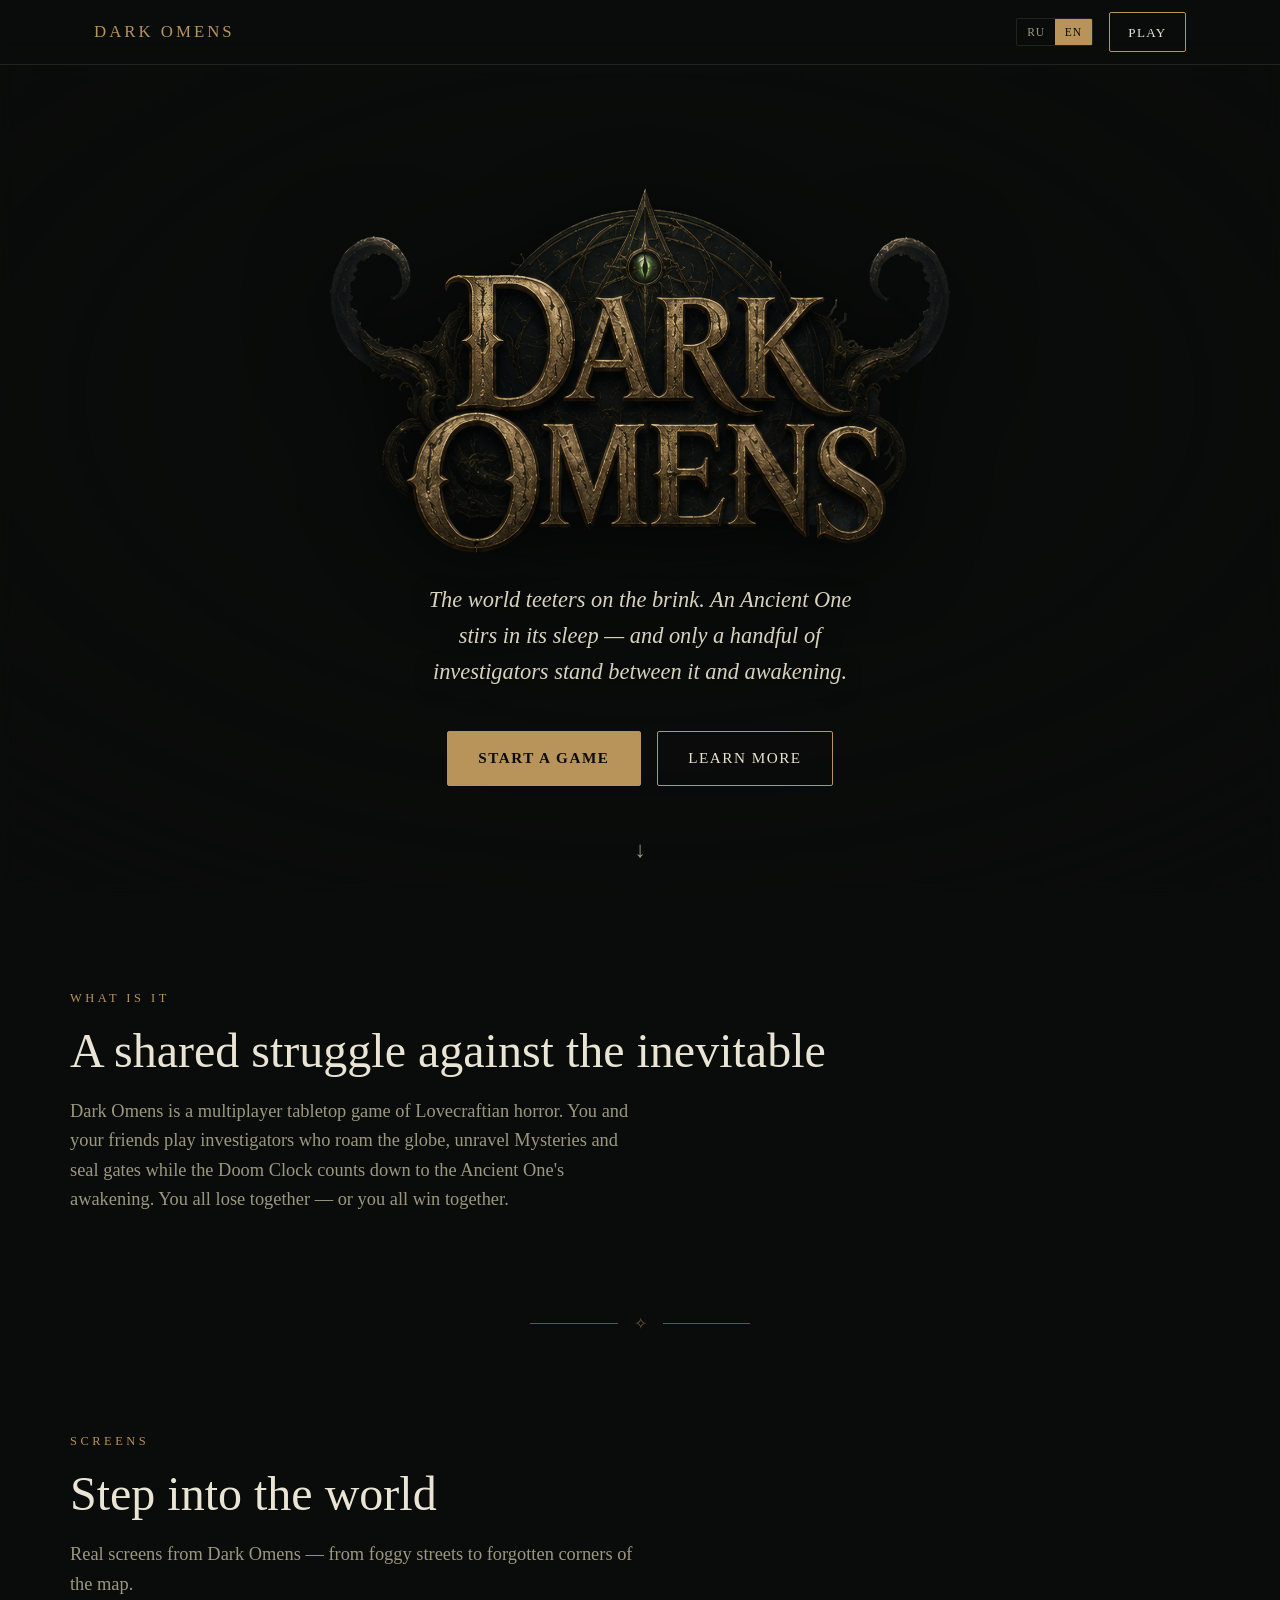
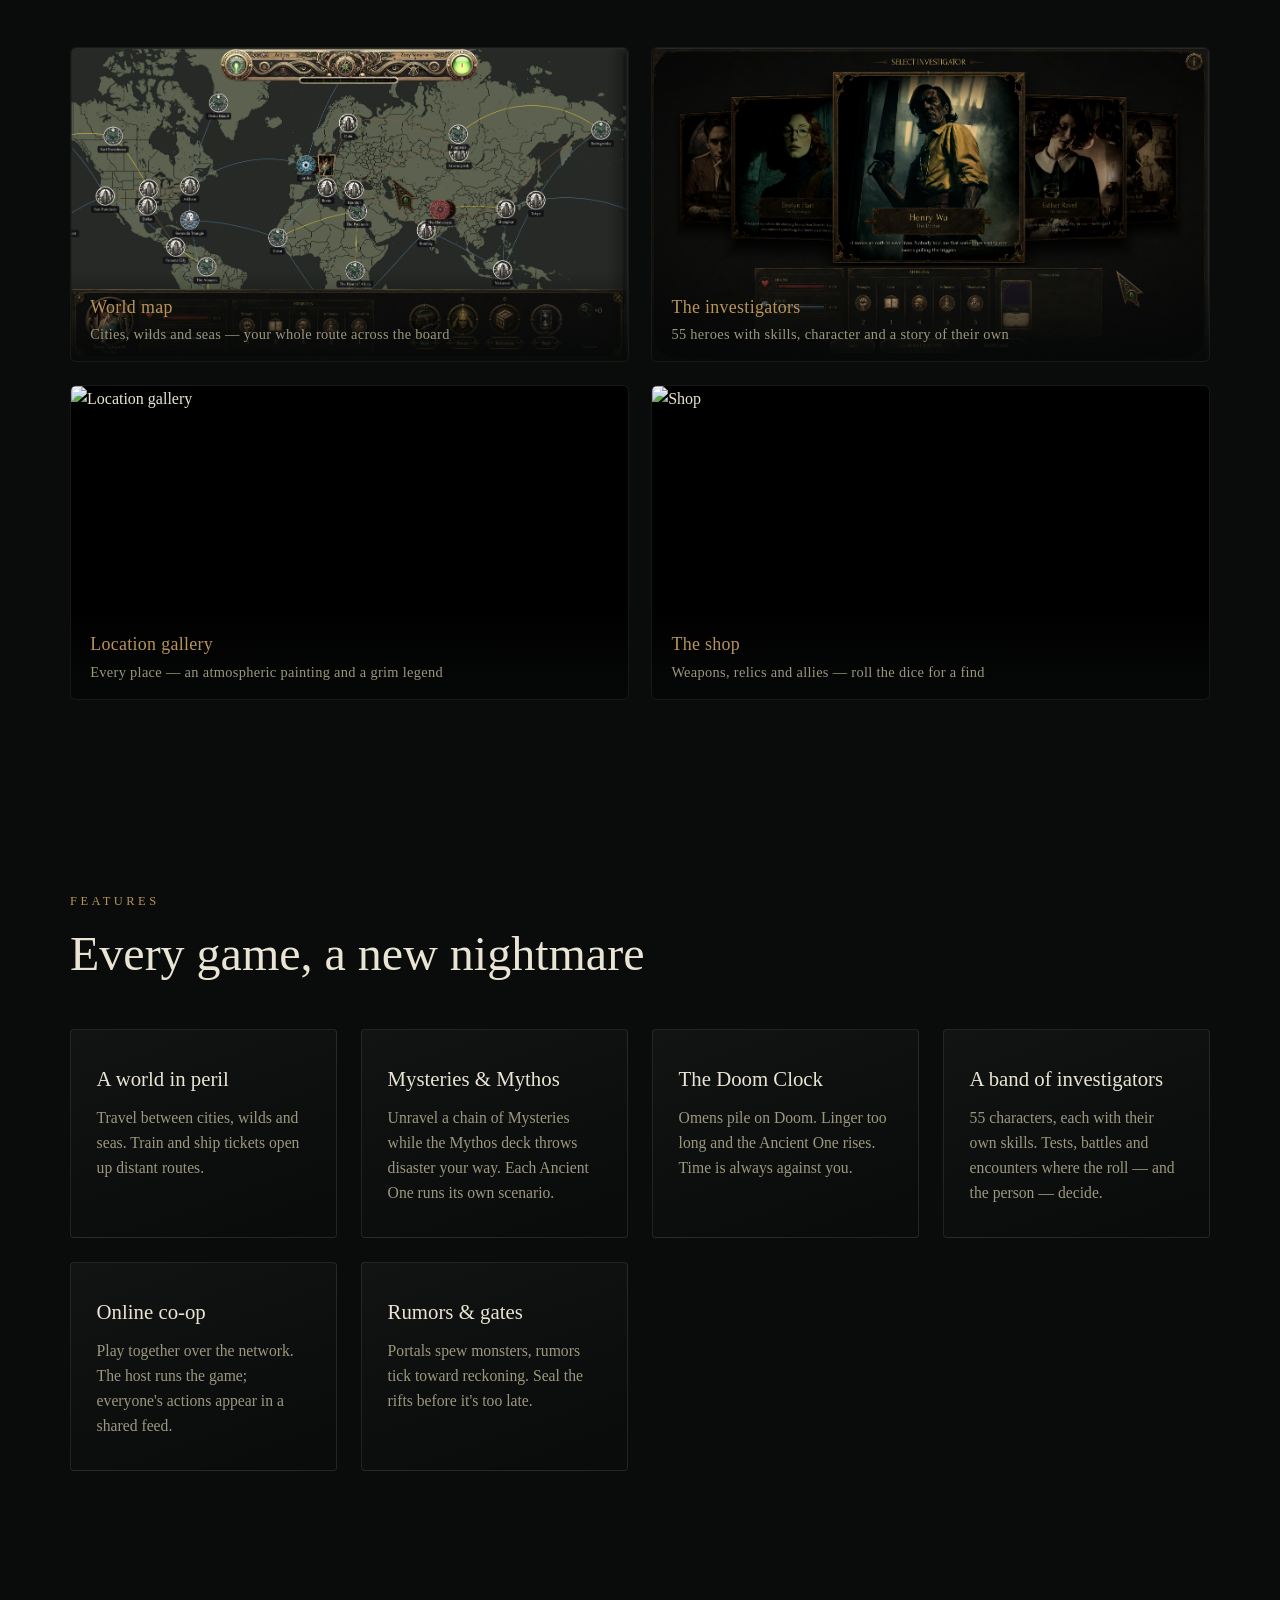
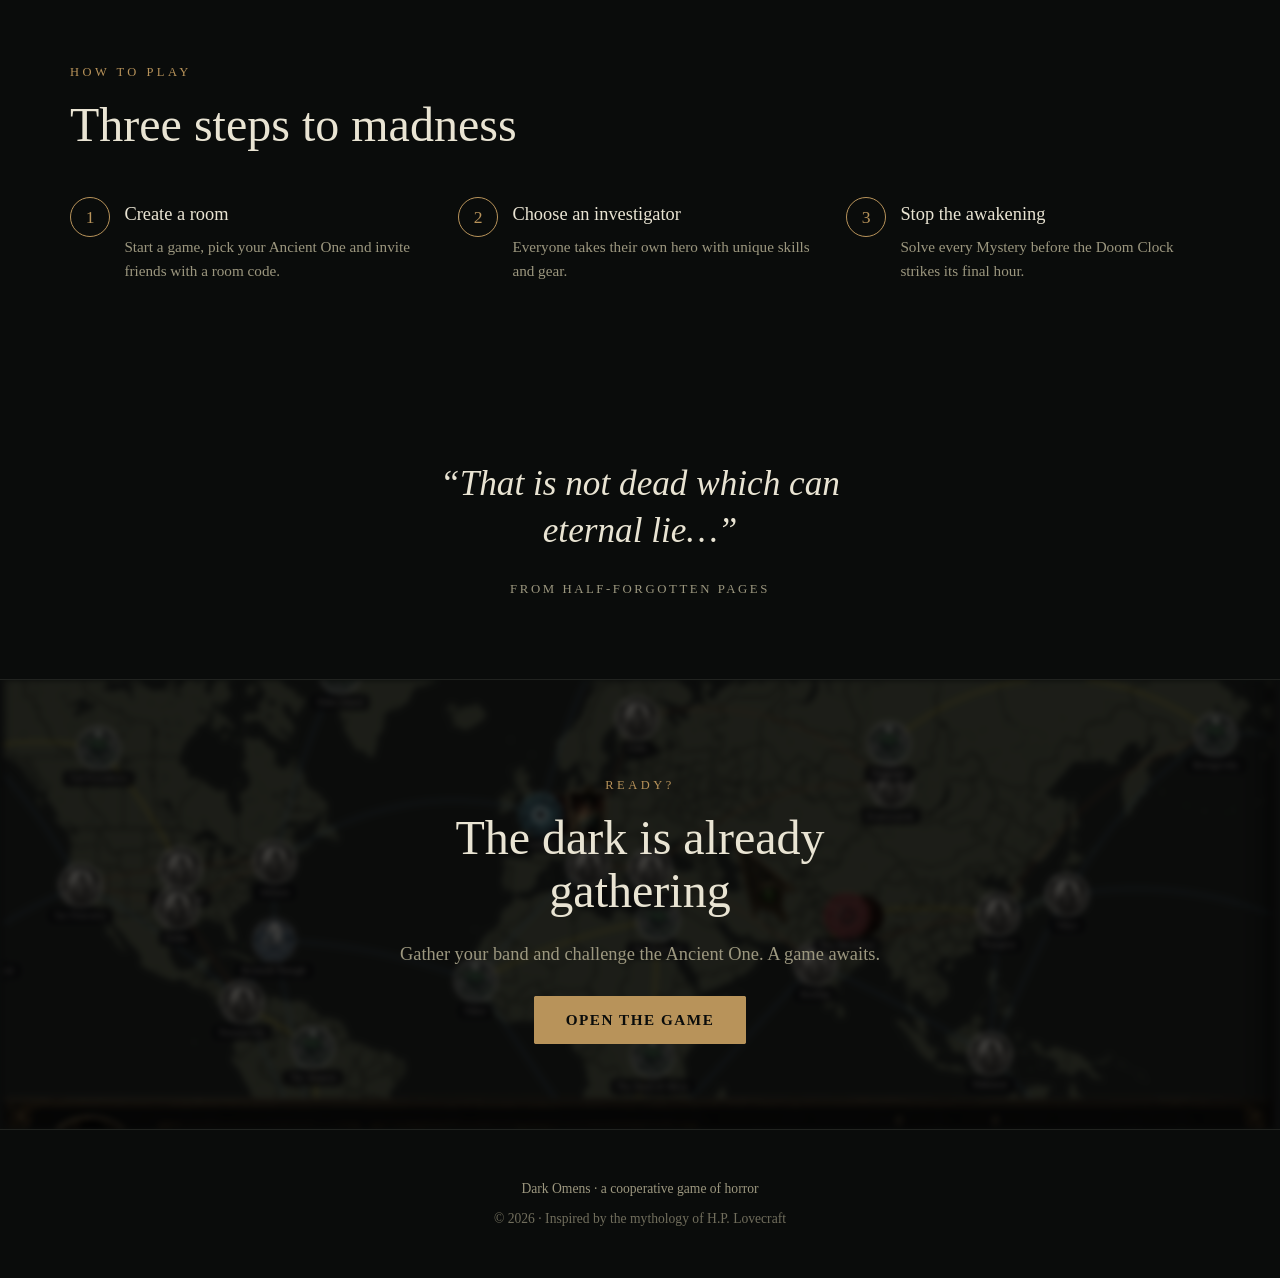
==== index.html @ 5b750a19 "First commit" ====
<!doctype html>
<html lang="ru">
  <head>
    <meta charset="UTF-8" />
    <meta name="viewport" content="width=device-width, initial-scale=1.0" />
    <title>Dark Omens — кооперативная игра ужасов</title>
    <meta
      name="description"
      content="Dark Omens — кооперативная настольная игра ужасов в духе Лавкрафта. Соберите отряд сыщиков и не дайте Древнему пробудиться."
    />
    <meta property="og:title" content="Dark Omens" />
    <meta
      property="og:description"
      content="Кооперативная игра ужасов в духе Лавкрафта. Остановите пробуждение Древнего."
    />
    <meta property="og:image" content="images/main.png" />
    <meta property="og:type" content="website" />
    <link
      rel="icon"
      href="data:image/svg+xml,<svg xmlns='http://www.w3.org/2000/svg' viewBox='0 0 100 100'><rect width='100' height='100' fill='%230a0c0b'/><ellipse cx='50' cy='50' rx='36' ry='20' fill='none' stroke='%23b8935a' stroke-width='6'/><ellipse cx='50' cy='50' rx='7' ry='18' fill='%23b8935a'/></svg>"
    />
    <style>
      :root {
        --bg: #0a0c0b;
        --bg-2: #10130f;
        --ink: #e9e4d3;
        --muted: #9c977f;
        --gold: #b8935a; /* золото логотипа */
        --gold-dim: #8b6f3e;
        --eye: #7bbd45; /* зелёный «глаз» */
        --line: rgba(233, 228, 211, 0.1);
        --maxw: 1140px;
      }
      * {
        box-sizing: border-box;
        margin: 0;
        padding: 0;
      }
      html {
        scroll-behavior: smooth;
      }
      body {
        background: var(--bg);
        color: var(--ink);
        font-family:
          "Iowan Old Style", "Palatino Linotype", "Book Antiqua", Georgia, serif;
        line-height: 1.6;
        -webkit-font-smoothing: antialiased;
        overflow-x: hidden;
      }
      ::selection {
        background: var(--gold);
        color: #0a0c0b;
      }
      img {
        display: block;
        max-width: 100%;
      }

      .wrap {
        max-width: var(--maxw);
        margin: 0 auto;
        padding: 0 24px;
      }

      /* ── header ── */
      header {
        position: sticky;
        top: 0;
        z-index: 20;
        backdrop-filter: blur(8px);
        background: linear-gradient(
          to bottom,
          rgba(10, 12, 11, 0.9),
          rgba(10, 12, 11, 0.35)
        );
        border-bottom: 1px solid var(--line);
      }
      .nav {
        display: flex;
        align-items: center;
        justify-content: space-between;
        height: 64px;
      }
      .brand {
        display: flex;
        align-items: center;
        gap: 0.55rem;
        font-size: 1.05rem;
        letter-spacing: 0.18em;
        text-transform: uppercase;
        color: var(--gold);
      }
      .nav-right {
        display: flex;
        align-items: center;
        gap: 1rem;
      }
      .lang {
        display: flex;
        border: 1px solid var(--line);
        border-radius: 2px;
        overflow: hidden;
      }
      .lang button {
        background: transparent;
        color: var(--muted);
        border: 0;
        font-family: inherit;
        font-size: 0.72rem;
        letter-spacing: 0.08em;
        padding: 0.42rem 0.62rem;
        cursor: pointer;
        transition: 0.2s;
      }
      .lang button:hover {
        color: var(--ink);
      }
      .lang button.active {
        background: var(--gold);
        color: #0a0c0b;
      }
      .nav .cta {
        font-size: 0.82rem;
        letter-spacing: 0.1em;
        text-transform: uppercase;
        color: var(--ink);
        text-decoration: none;
        border: 1px solid var(--gold);
        padding: 0.55rem 1.15rem;
        border-radius: 2px;
        transition: 0.25s;
      }
      .nav .cta:hover {
        background: var(--gold);
        color: #0a0c0b;
      }

      /* ── hero ── */
      .hero {
        position: relative;
        min-height: 92vh;
        display: flex;
        flex-direction: column;
        justify-content: center;
        align-items: center;
        text-align: center;
        padding: 5rem 24px 4rem;
        overflow: hidden;
      }
      .hero-bg {
        position: absolute;
        inset: 0;
        z-index: 0;
        background: url("images/main-bg.png") bottom/cover no-repeat;
        filter: blur(5px) brightness(0.9) saturate(1.05);
        /* transform: scale(1.08); */
        animation: heroPulse 25s ease-in-out infinite;
      }
      @keyframes heroPulse {
        0%,
        100% {
          filter: blur(5px) brightness(0.9) saturate(1.05);
          transform: scale(1);
        }
        50% {
          filter: blur(2px) brightness(1.2) saturate(1.05);
          transform: scale(1.5);
        }
      }
      .hero-bg::after {
        content: "";
        position: absolute;
        inset: 0;
        background: radial-gradient(
          90% 80% at 50% 40%,
          transparent 0%,
          rgba(10, 12, 11, 0.65) 75%,
          var(--bg) 100%
        );
      }
      .hero-inner {
        position: relative;
        z-index: 1;
        display: flex;
        flex-direction: column;
        align-items: center;
      }
      .hero-logo {
        width: min(620px, 86vw);
        filter: drop-shadow(0 14px 40px rgba(0, 0, 0, 0.7));
        animation: rise 1.1s ease both;
      }
      .subtitle {
        margin: 1.8rem auto 0;
        max-width: 40ch;
        color: #d8d2bf;
        font-size: clamp(1.05rem, 2.4vw, 1.4rem);
        font-style: italic;
        text-shadow: 0 2px 20px rgba(0, 0, 0, 0.9);
        animation: rise 1.1s ease 0.15s both;
      }
      .hero-actions {
        display: flex;
        gap: 1rem;
        flex-wrap: wrap;
        justify-content: center;
        margin-top: 2.6rem;
        animation: rise 1.1s ease 0.3s both;
      }
      @keyframes rise {
        from {
          opacity: 0;
          transform: translateY(26px);
        }
        to {
          opacity: 1;
          transform: none;
        }
      }

      .btn {
        font-family: inherit;
        font-size: 0.95rem;
        letter-spacing: 0.1em;
        text-transform: uppercase;
        text-decoration: none;
        padding: 0.9rem 1.9rem;
        border-radius: 2px;
        cursor: pointer;
        transition: 0.25s;
        border: 1px solid var(--gold);
      }
      .btn-primary {
        background: var(--gold);
        color: #0a0c0b;
        font-weight: 600;
      }
      .btn-primary:hover {
        filter: brightness(1.12);
        box-shadow: 0 0 34px rgba(184, 147, 90, 0.4);
      }
      .btn-ghost {
        color: var(--ink);
        background: rgba(10, 12, 11, 0.4);
      }
      .btn-ghost:hover {
        border-color: var(--ink);
      }

      .scroll-hint {
        position: absolute;
        bottom: 1.6rem;
        left: 50%;
        transform: translateX(-50%);
        z-index: 1;
        color: var(--muted);
        font-size: 1.4rem;
        text-decoration: none;
        animation: bob 2s ease-in-out infinite;
      }
      @keyframes bob {
        0%,
        100% {
          transform: translate(-50%, 0);
        }
        50% {
          transform: translate(-50%, 8px);
        }
      }

      /* ── sections ── */
      section.block {
        padding: 6rem 0;
        position: relative;
      }
      .kicker {
        color: var(--gold);
        letter-spacing: 0.28em;
        text-transform: uppercase;
        font-size: 0.78rem;
        margin-bottom: 1rem;
      }
      h2 {
        font-size: clamp(1.9rem, 5vw, 3rem);
        font-weight: 400;
        line-height: 1.1;
        margin-bottom: 1.2rem;
      }
      .lead {
        color: var(--muted);
        font-size: 1.15rem;
        max-width: 62ch;
      }
      .divider {
        display: flex;
        align-items: center;
        gap: 1rem;
        color: var(--gold);
        opacity: 0.55;
        margin: 0 auto;
        max-width: 220px;
      }
      .divider::before,
      .divider::after {
        content: "";
        flex: 1;
        height: 1px;
        background: currentColor;
      }

      .grid {
        display: grid;
        gap: 1.5rem;
        grid-template-columns: repeat(auto-fit, minmax(240px, 1fr));
        margin-top: 3rem;
      }
      .card {
        background: linear-gradient(
          160deg,
          rgba(255, 255, 255, 0.035),
          rgba(255, 255, 255, 0)
        );
        border: 1px solid var(--line);
        border-radius: 4px;
        padding: 2rem 1.6rem;
        transition: 0.3s;
      }
      .card:hover {
        border-color: rgba(184, 147, 90, 0.5);
        transform: translateY(-4px);
      }
      .card h3 {
        font-weight: 400;
        font-size: 1.3rem;
        margin-bottom: 0.6rem;
      }
      .card p {
        color: var(--muted);
        font-size: 0.98rem;
      }

      /* ── gallery ── */
      .gallery {
        display: grid;
        gap: 1.4rem;
        grid-template-columns: repeat(2, 1fr);
        margin-top: 3rem;
      }
      figure {
        position: relative;
        overflow: hidden;
        border-radius: 6px;
        border: 1px solid var(--line);
        background: #000;
        cursor: zoom-in;
      }
      figure img {
        width: 100%;
        aspect-ratio: 16/9;
        object-fit: cover;
        transition:
          transform 0.5s ease,
          filter 0.5s ease;
        filter: saturate(0.95);
      }
      figure:hover img {
        transform: scale(1.05);
        filter: saturate(1.1);
      }
      figcaption {
        position: absolute;
        left: 0;
        right: 0;
        bottom: 0;
        padding: 1.4rem 1.2rem 0.9rem;
        background: linear-gradient(to top, rgba(6, 8, 7, 0.92), transparent);
        font-size: 1rem;
        letter-spacing: 0.02em;
      }
      figcaption b {
        color: var(--gold);
        font-weight: 400;
        display: block;
        font-size: 1.12rem;
      }
      figcaption span {
        color: var(--muted);
        font-size: 0.9rem;
      }

      /* ── steps ── */
      .steps {
        counter-reset: s;
        display: grid;
        gap: 1.5rem;
        grid-template-columns: repeat(auto-fit, minmax(220px, 1fr));
        margin-top: 3rem;
      }
      .step {
        position: relative;
        padding-left: 3.4rem;
      }
      .step::before {
        counter-increment: s;
        content: counter(s);
        position: absolute;
        left: 0;
        top: -0.2rem;
        width: 2.4rem;
        height: 2.4rem;
        display: grid;
        place-items: center;
        border-radius: 50%;
        border: 1px solid var(--gold);
        color: var(--gold);
        font-size: 1.1rem;
      }
      .step h3 {
        font-weight: 400;
        font-size: 1.15rem;
        margin-bottom: 0.35rem;
      }
      .step p {
        color: var(--muted);
        font-size: 0.95rem;
      }

      /* ── quote ── */
      .quote {
        text-align: center;
        padding: 5rem 0;
      }
      .quote blockquote {
        font-size: clamp(1.4rem, 4vw, 2.2rem);
        font-style: italic;
        max-width: 26ch;
        margin: 0 auto;
        line-height: 1.35;
      }
      .quote cite {
        display: block;
        margin-top: 1.5rem;
        color: var(--muted);
        font-style: normal;
        letter-spacing: 0.2em;
        text-transform: uppercase;
        font-size: 0.8rem;
      }

      /* ── cta band ── */
      .band {
        position: relative;
        text-align: center;
        padding: 6rem 24px;
        overflow: hidden;
        border-top: 1px solid var(--line);
      }
      .band-bg {
        position: absolute;
        inset: 0;
        z-index: 0;
        background: url("images/map.png") center/cover no-repeat;
        filter: blur(3px) brightness(0.3);
      }
      .band-inner {
        position: relative;
        z-index: 1;
      }

      footer {
        padding: 3rem 0;
        text-align: center;
        color: var(--muted);
        font-size: 0.85rem;
        border-top: 1px solid var(--line);
      }

      /* lightbox */
      .lb {
        position: fixed;
        inset: 0;
        z-index: 50;
        display: none;
        place-items: center;
        background: rgba(4, 5, 4, 0.94);
        padding: 24px;
        cursor: zoom-out;
      }
      .lb.open {
        display: grid;
      }
      .lb img {
        max-width: 96vw;
        max-height: 92vh;
        border-radius: 6px;
        box-shadow: 0 20px 80px rgba(0, 0, 0, 0.8);
      }

      .fade {
        opacity: 0;
        transform: translateY(24px);
        transition:
          opacity 0.8s ease,
          transform 0.8s ease;
      }
      .fade.in {
        opacity: 1;
        transform: none;
      }

      @media (max-width: 720px) {
        .gallery {
          grid-template-columns: 1fr;
        }
        section.block {
          padding: 4rem 0;
        }
        .brand {
          font-size: 0.95rem;
        }
      }
    </style>
  </head>
  <body>
    <header>
      <div class="wrap nav">
        <div class="brand">Dark&nbsp;Omens</div>
        <div class="nav-right">
          <div class="lang" role="group" aria-label="Language">
            <button type="button" data-lang="ru">RU</button>
            <button type="button" data-lang="en">EN</button>
          </div>
          <a class="cta" href="#play" data-ru="Играть" data-en="Play">Играть</a>
        </div>
      </div>
    </header>

    <main>
      <section class="hero">
        <div class="hero-bg"></div>
        <div class="hero-inner">
          <img class="hero-logo" src="images/logo.png" alt="Dark Omens" />
          <p
            class="subtitle"
            data-ru="Мир на грани. Древний ворочается во сне — и лишь горстка сыщиков стоит между ним и пробуждением."
            data-en="The world teeters on the brink. An Ancient One stirs in its sleep — and only a handful of investigators stand between it and awakening."
          >
            …
          </p>
          <div class="hero-actions">
            <a
              class="btn btn-primary"
              href="#play"
              data-ru="Начать партию"
              data-en="Start a game"
              >Начать партию</a
            >
            <a
              class="btn btn-ghost"
              href="#about"
              data-ru="Узнать больше"
              data-en="Learn more"
              >Узнать больше</a
            >
          </div>
        </div>
        <a class="scroll-hint" href="#about" aria-label="scroll">&#8595;</a>
      </section>

      <section class="block wrap fade" id="about">
        <p class="kicker" data-ru="Что это" data-en="What is it">Что это</p>
        <h2
          data-ru="Совместная борьба с неизбежным"
          data-en="A shared struggle against the inevitable"
        >
          Совместная борьба с неизбежным
        </h2>
        <p
          class="lead"
          data-ru="Dark Omens — многопользовательская настольная игра в духе Лавкрафта. Вы и ваши друзья играете за сыщиков, что колесят по миру, раскрывают Тайны и закрывают врата, пока Часы Рока отсчитывают путь к пробуждению Древнего. Проигрывают все вместе — или все вместе побеждают."
          data-en="Dark Omens is a multiplayer tabletop game of Lovecraftian horror. You and your friends play investigators who roam the globe, unravel Mysteries and seal gates while the Doom Clock counts down to the Ancient One's awakening. You all lose together — or you all win together."
        >
          …
        </p>
      </section>

      <div class="wrap"><div class="divider">&#10023;</div></div>

      <section class="block wrap fade">
        <p class="kicker" data-ru="Кадры" data-en="Screens">Кадры</p>
        <h2 data-ru="Загляните в мир игры" data-en="Step into the world">
          Загляните в мир игры
        </h2>
        <p
          class="lead"
          data-ru="Настоящие экраны Dark Omens — от туманных улиц до забытых уголков карты."
          data-en="Real screens from Dark Omens — from foggy streets to forgotten corners of the map."
        >
          …
        </p>
        <div class="gallery">
          <figure>
            <img loading="lazy" src="images/map.png" alt="World map" />
            <figcaption>
              <b data-ru="Карта мира" data-en="World map">Карта мира</b
              ><span
                data-ru="Города, пустоши и моря — весь маршрут вашего отряда"
                data-en="Cities, wilds and seas — your whole route across the board"
                >…</span
              >
            </figcaption>
          </figure>
          <figure>
            <img
              loading="lazy"
              src="images/investigators.png"
              alt="Investigators"
            />
            <figcaption>
              <b data-ru="Отряд сыщиков" data-en="The investigators"
                >Отряд сыщиков</b
              ><span
                data-ru="55 героев с навыками, характерами и своей историей"
                data-en="55 heroes with skills, character and a story of their own"
                >…</span
              >
            </figcaption>
          </figure>
          <figure>
            <img
              loading="lazy"
              src="images/gallery.png"
              alt="Location gallery"
            />
            <figcaption>
              <b data-ru="Галерея локаций" data-en="Location gallery"
                >Галерея локаций</b
              ><span
                data-ru="Каждое место — атмосферная картина и мрачная легенда"
                data-en="Every place — an atmospheric painting and a grim legend"
                >…</span
              >
            </figcaption>
          </figure>
          <figure>
            <img loading="lazy" src="images/shop.png" alt="Shop" />
            <figcaption>
              <b data-ru="Лавка" data-en="The shop">Лавка</b
              ><span
                data-ru="Оружие, реликвии и союзники — бросьте кости за находку"
                data-en="Weapons, relics and allies — roll the dice for a find"
                >…</span
              >
            </figcaption>
          </figure>
        </div>
      </section>

      <section class="block wrap fade">
        <p class="kicker" data-ru="Особенности" data-en="Features">
          Особенности
        </p>
        <h2
          data-ru="Каждая партия — новый кошмар"
          data-en="Every game, a new nightmare"
        >
          Каждая партия — новый кошмар
        </h2>
        <div class="grid">
          <div class="card">
            <h3 data-ru="Мир под угрозой" data-en="A world in peril">
              Мир под угрозой
            </h3>
            <p
              data-ru="Путешествуйте между городами, пустошами и морями. Билеты на поезд и корабль открывают дальние маршруты."
              data-en="Travel between cities, wilds and seas. Train and ship tickets open up distant routes."
            >
              …
            </p>
          </div>
          <div class="card">
            <h3 data-ru="Тайны и Мифы" data-en="Mysteries & Mythos">
              Тайны и Мифы
            </h3>
            <p
              data-ru="Раскрывайте цепочку Тайн, пока колода Мифов подбрасывает беды. Каждый Древний ведёт свой сценарий."
              data-en="Unravel a chain of Mysteries while the Mythos deck throws disaster your way. Each Ancient One runs its own scenario."
            >
              …
            </p>
          </div>
          <div class="card">
            <h3 data-ru="Часы Рока" data-en="The Doom Clock">Часы Рока</h3>
            <p
              data-ru="Знамения множат Рок. Промедлите — и Древний восстанет. Время всегда против вас."
              data-en="Omens pile on Doom. Linger too long and the Ancient One rises. Time is always against you."
            >
              …
            </p>
          </div>
          <div class="card">
            <h3 data-ru="Отряд сыщиков" data-en="A band of investigators">
              Отряд сыщиков
            </h3>
            <p
              data-ru="55 персонажей со своими навыками. Проверки, схватки и встречи, где решает бросок и характер."
              data-en="55 characters, each with their own skills. Tests, battles and encounters where the roll — and the person — decide."
            >
              …
            </p>
          </div>
          <div class="card">
            <h3 data-ru="Онлайн-кооп" data-en="Online co-op">Онлайн-кооп</h3>
            <p
              data-ru="Играйте вместе по сети. Хост ведёт партию, действия каждого видны всем в общей ленте."
              data-en="Play together over the network. The host runs the game; everyone's actions appear in a shared feed."
            >
              …
            </p>
          </div>
          <div class="card">
            <h3 data-ru="Слухи и врата" data-en="Rumors & gates">
              Слухи и врата
            </h3>
            <p
              data-ru="Порталы плюются монстрами, слухи тикают к расплате. Закрывайте разломы, пока не поздно."
              data-en="Portals spew monsters, rumors tick toward reckoning. Seal the rifts before it's too late."
            >
              …
            </p>
          </div>
        </div>
      </section>

      <section class="block wrap fade">
        <p class="kicker" data-ru="Как играть" data-en="How to play">
          Как играть
        </p>
        <h2 data-ru="Три шага до безумия" data-en="Three steps to madness">
          Три шага до безумия
        </h2>
        <div class="steps">
          <div class="step">
            <h3 data-ru="Соберите комнату" data-en="Create a room">
              Соберите комнату
            </h3>
            <p
              data-ru="Создайте партию, выберите Древнего и пригласите друзей по коду комнаты."
              data-en="Start a game, pick your Ancient One and invite friends with a room code."
            >
              …
            </p>
          </div>
          <div class="step">
            <h3 data-ru="Выберите сыщика" data-en="Choose an investigator">
              Выберите сыщика
            </h3>
            <p
              data-ru="Каждый берёт своего героя с уникальными навыками и снаряжением."
              data-en="Everyone takes their own hero with unique skills and gear."
            >
              …
            </p>
          </div>
          <div class="step">
            <h3 data-ru="Остановите пробуждение" data-en="Stop the awakening">
              Остановите пробуждение
            </h3>
            <p
              data-ru="Раскройте все Тайны прежде, чем Часы Рока пробьют последний час."
              data-en="Solve every Mystery before the Doom Clock strikes its final hour."
            >
              …
            </p>
          </div>
        </div>
      </section>

      <section class="quote fade">
        <div class="wrap">
          <blockquote
            data-ru="«Не мёртво то, что вечно ждать легло…»"
            data-en="“That is not dead which can eternal lie…”"
          >
            …
          </blockquote>
          <cite
            data-ru="Из полузабытых страниц"
            data-en="From half-forgotten pages"
            >…</cite
          >
        </div>
      </section>

      <section class="band fade" id="play">
        <div class="band-bg"></div>
        <div class="band-inner wrap">
          <p class="kicker" data-ru="Готовы?" data-en="Ready?">Готовы?</p>
          <h2
            style="max-width: 22ch; margin: 0 auto 1.4rem"
            data-ru="Тьма уже сгущается"
            data-en="The dark is already gathering"
          >
            Тьма уже сгущается
          </h2>
          <p
            class="lead"
            style="margin: 0 auto 2.4rem"
            data-ru="Соберите отряд и бросьте вызов Древнему. Партия ждёт."
            data-en="Gather your band and challenge the Ancient One. A game awaits."
          >
            …
          </p>
          <a
            class="btn btn-primary"
            href="https://old-ones.itch.io/dark-omens"
            id="playBtn"
            data-ru="Открыть игру"
            data-en="Open the game"
            >Открыть игру</a
          >
        </div>
      </section>
    </main>

    <footer>
      <div class="wrap">
        <p
          data-ru="Dark Omens · кооперативная игра ужасов"
          data-en="Dark Omens · a cooperative game of horror"
        >
          …
        </p>
        <p
          style="margin-top: 0.5rem; opacity: 0.7"
          data-ru="© {year} · Вдохновлено мифологией Г.Ф. Лавкрафта"
          data-en="© {year} · Inspired by the mythology of H.P. Lovecraft"
        >
          …
        </p>
      </div>
    </footer>

    <div class="lb" id="lb"><img src="" alt="" /></div>

    <script>
      var YEAR = new Date().getFullYear();

      var META = {
        ru: {
          title: "Dark Omens — кооперативная игра ужасов",
          desc: "Dark Omens — кооперативная настольная игра ужасов в духе Лавкрафта. Соберите отряд сыщиков и не дайте Древнему пробудиться.",
        },
        en: {
          title: "Dark Omens — a cooperative game of horror",
          desc: "Dark Omens is a cooperative tabletop game of Lovecraftian horror. Gather a band of investigators and stop the Ancient One from awakening.",
        },
      };

      function applyLang(lang) {
        document.documentElement.lang = lang;
        document.title = META[lang].title;
        var md = document.querySelector('meta[name="description"]');
        if (md) md.setAttribute("content", META[lang].desc);
        document.querySelectorAll("[data-" + lang + "]").forEach(function (el) {
          el.textContent = el
            .getAttribute("data-" + lang)
            .replace("{year}", YEAR);
        });
        document.querySelectorAll(".lang button").forEach(function (b) {
          b.classList.toggle("active", b.getAttribute("data-lang") === lang);
        });
        try {
          localStorage.setItem("lang", lang);
        } catch (e) {}
      }

      // выбор языка: сохранённый → язык браузера → ru
      var saved;
      try {
        saved = localStorage.getItem("lang");
      } catch (e) {}
      var initial =
        saved ||
        ((navigator.language || "").slice(0, 2) === "en" ? "en" : "ru");
      applyLang(initial);

      document.querySelectorAll(".lang button").forEach(function (b) {
        b.addEventListener("click", function () {
          applyLang(b.getAttribute("data-lang"));
        });
      });

      // проявление секций при скролле
      var io = new IntersectionObserver(
        function (es) {
          es.forEach(function (e) {
            if (e.isIntersecting) {
              e.target.classList.add("in");
              io.unobserve(e.target);
            }
          });
        },
        { threshold: 0.15 },
      );
      document.querySelectorAll(".fade").forEach(function (el) {
        io.observe(el);
      });

      // лайтбокс для галереи
      var lb = document.getElementById("lb"),
        lbImg = lb.querySelector("img");
      document.querySelectorAll(".gallery figure img").forEach(function (img) {
        img.addEventListener("click", function () {
          lbImg.src = img.src;
          lb.classList.add("open");
        });
      });
      lb.addEventListener("click", function () {
        lb.classList.remove("open");
        lbImg.src = "";
      });
    </script>
  </body>
</html>
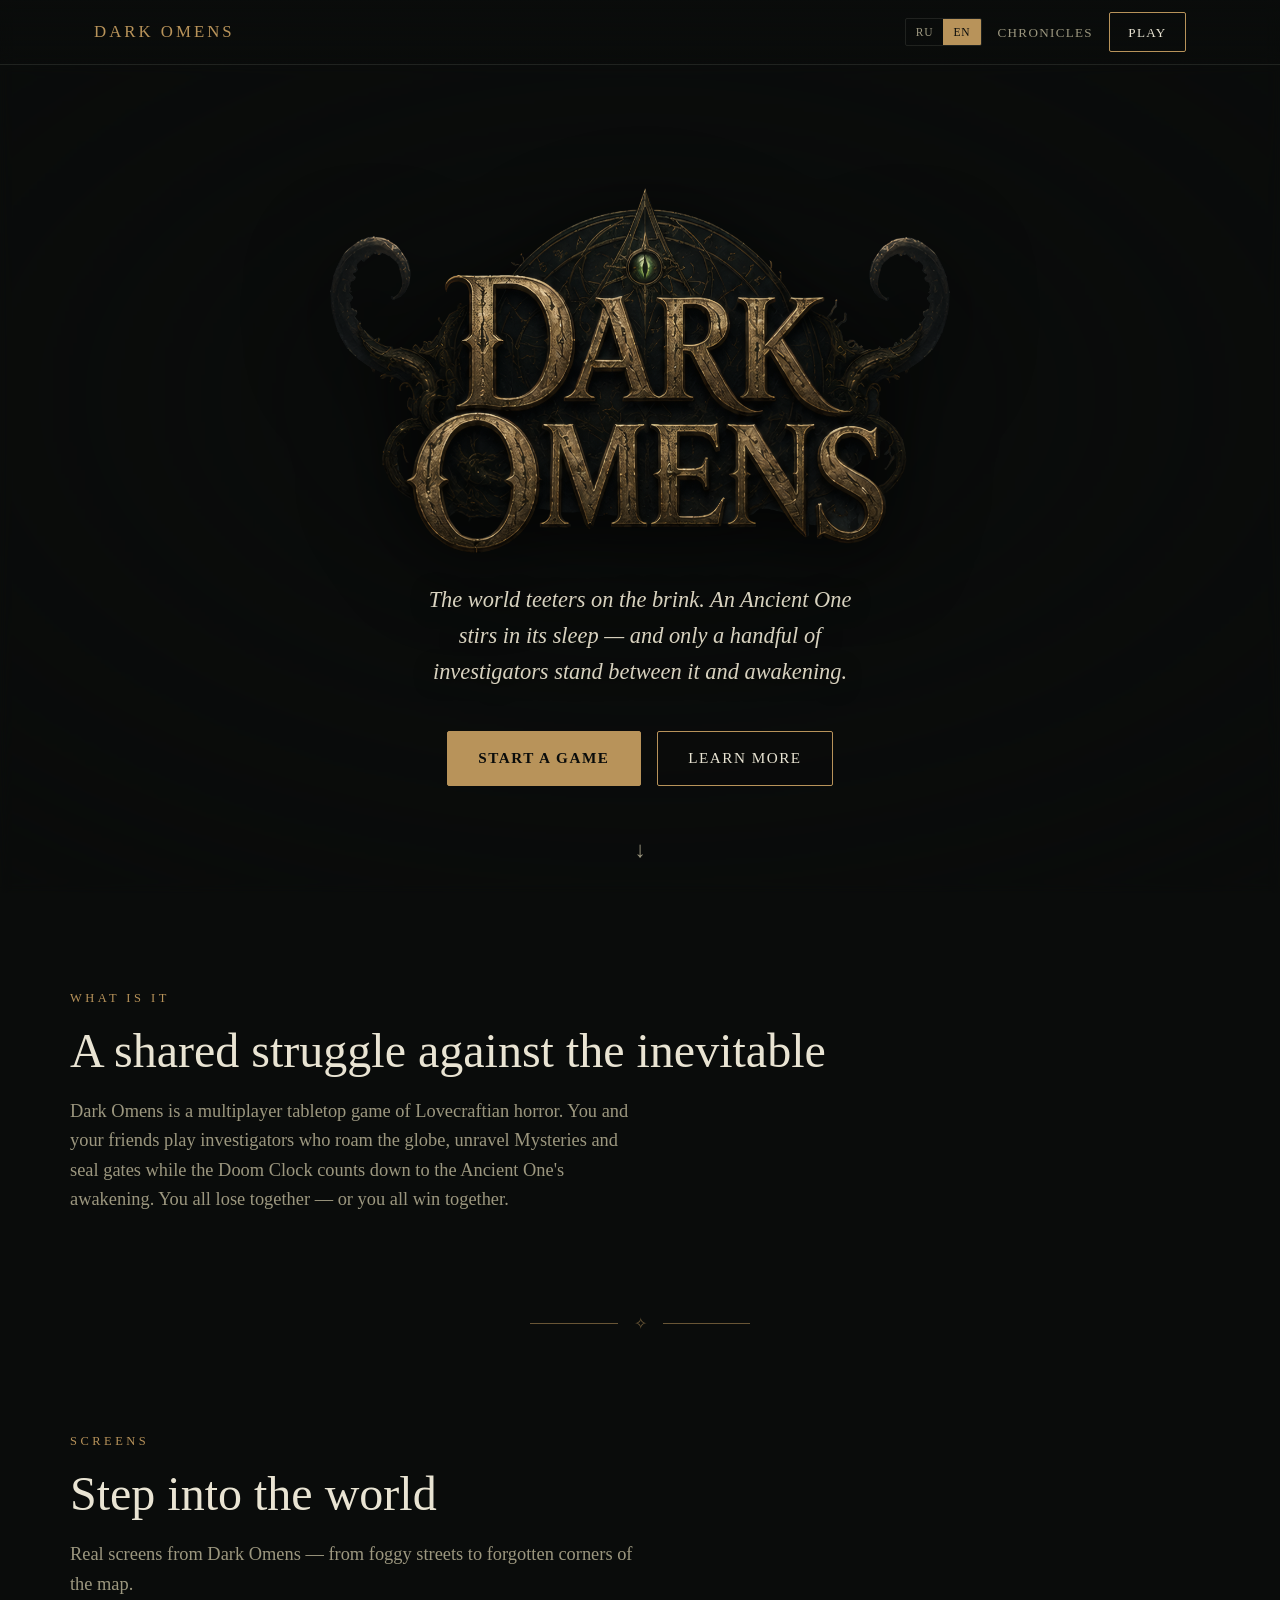
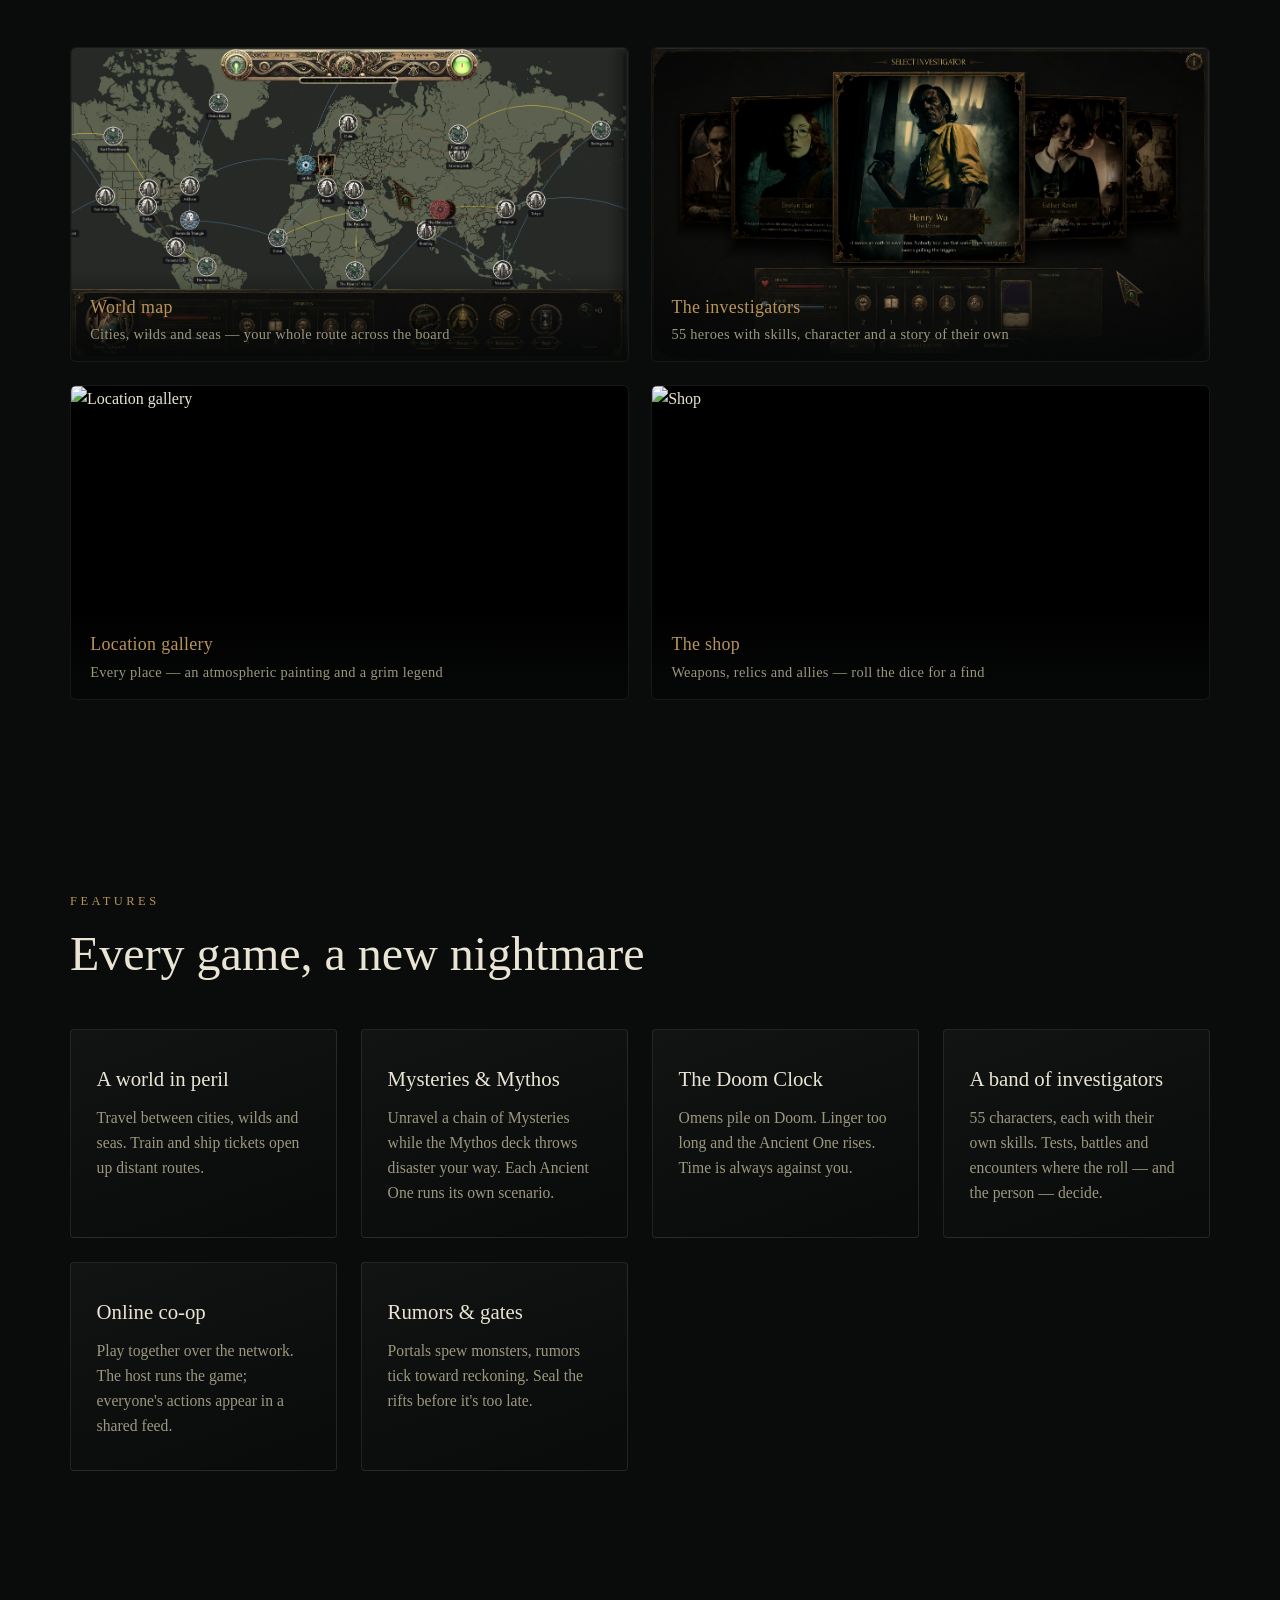
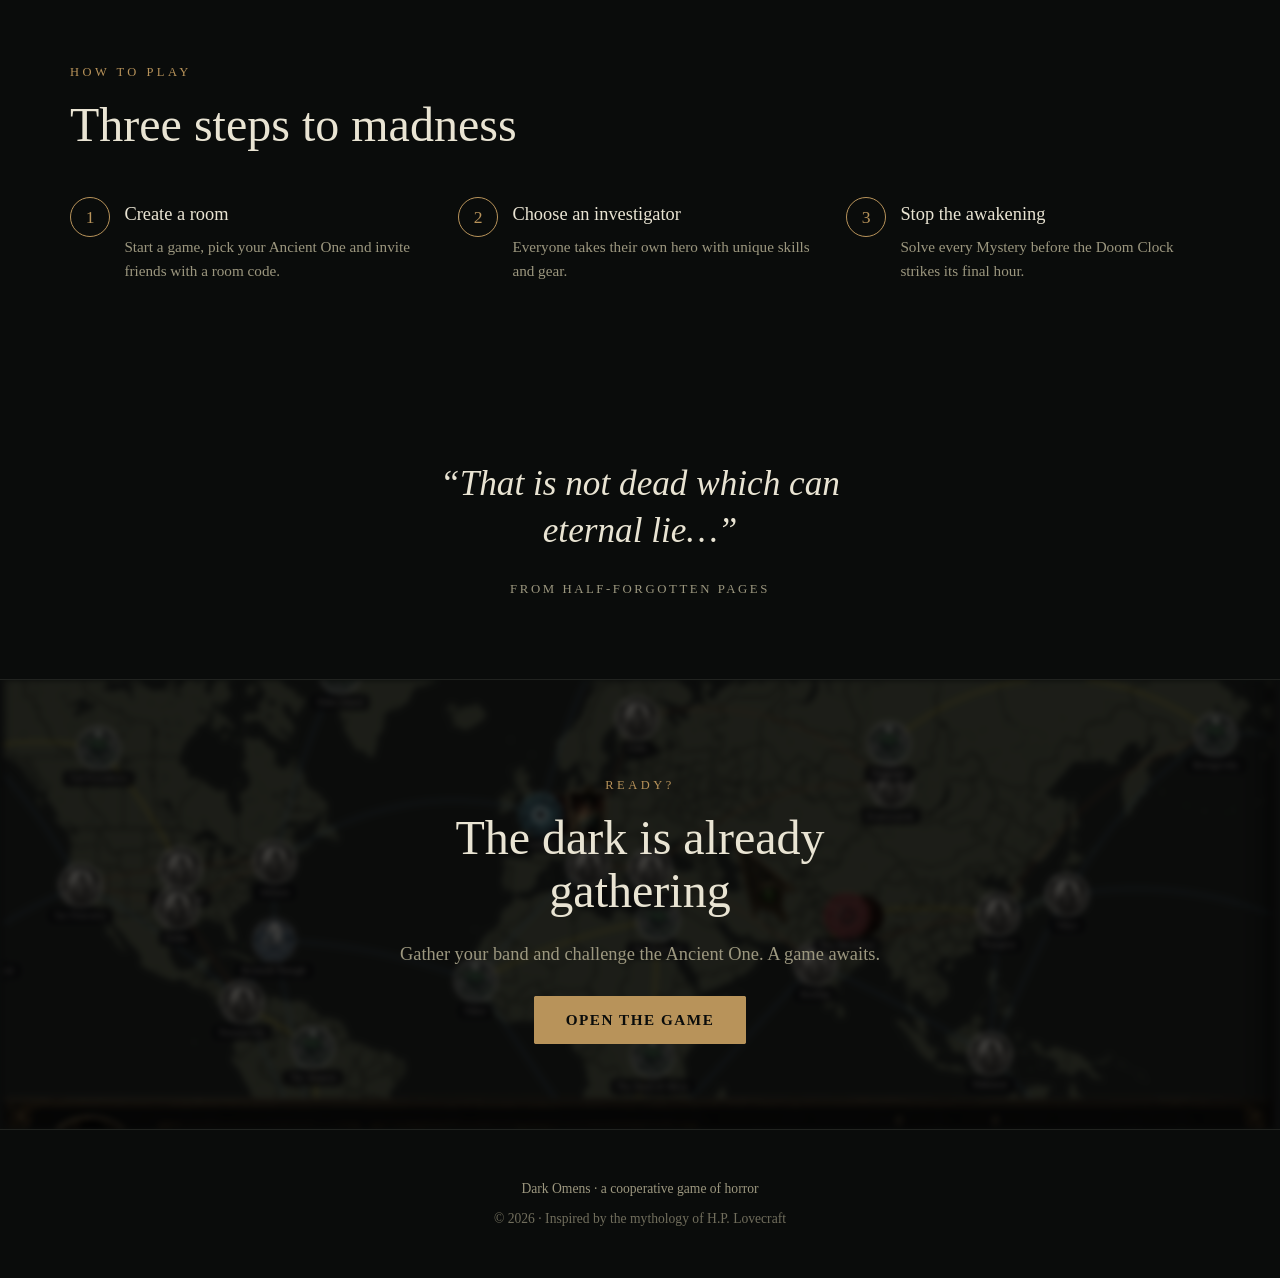
==== commit bc1148df: "feat: страницы хроник партий (chronicles.html / chronicle.html) + портреты Список и страница истории" ====
--- a/index.html
+++ b/index.html
@@ -120,6 +120,17 @@
         background: var(--gold);
         color: #0a0c0b;
       }
+      .nav .navlink {
+        font-size: 0.82rem;
+        letter-spacing: 0.1em;
+        text-transform: uppercase;
+        color: var(--muted);
+        text-decoration: none;
+        transition: 0.2s;
+      }
+      .nav .navlink:hover {
+        color: var(--ink);
+      }
       .nav .cta {
         font-size: 0.82rem;
         letter-spacing: 0.1em;
@@ -154,7 +165,6 @@
         z-index: 0;
         background: url("images/main-bg.png") bottom/cover no-repeat;
         filter: blur(5px) brightness(0.9) saturate(1.05);
-        /* transform: scale(1.08); */
         animation: heroPulse 25s ease-in-out infinite;
       }
       @keyframes heroPulse {
@@ -462,6 +472,19 @@
         z-index: 0;
         background: url("images/map.png") center/cover no-repeat;
         filter: blur(3px) brightness(0.3);
+        animation: bandPulse 25s ease-in-out infinite;
+      }
+      /* animation: bandPulse 25s ease-in-out infinite; */
+      @keyframes bandPulse {
+        0%,
+        100% {
+          filter: blur(2px) brightness(0.4) saturate(1.05);
+          transform: scale(1.2);
+        }
+        50% {
+          filter: blur(5px) brightness(0.3) saturate(1.05);
+          transform: scale(1);
+        }
       }
       .band-inner {
         position: relative;
@@ -531,6 +554,7 @@
             <button type="button" data-lang="ru">RU</button>
             <button type="button" data-lang="en">EN</button>
           </div>
+          <a class="navlink" href="chronicles.html" data-ru="Хроники" data-en="Chronicles">Хроники</a>
           <a class="cta" href="#play" data-ru="Играть" data-en="Play">Играть</a>
         </div>
       </div>
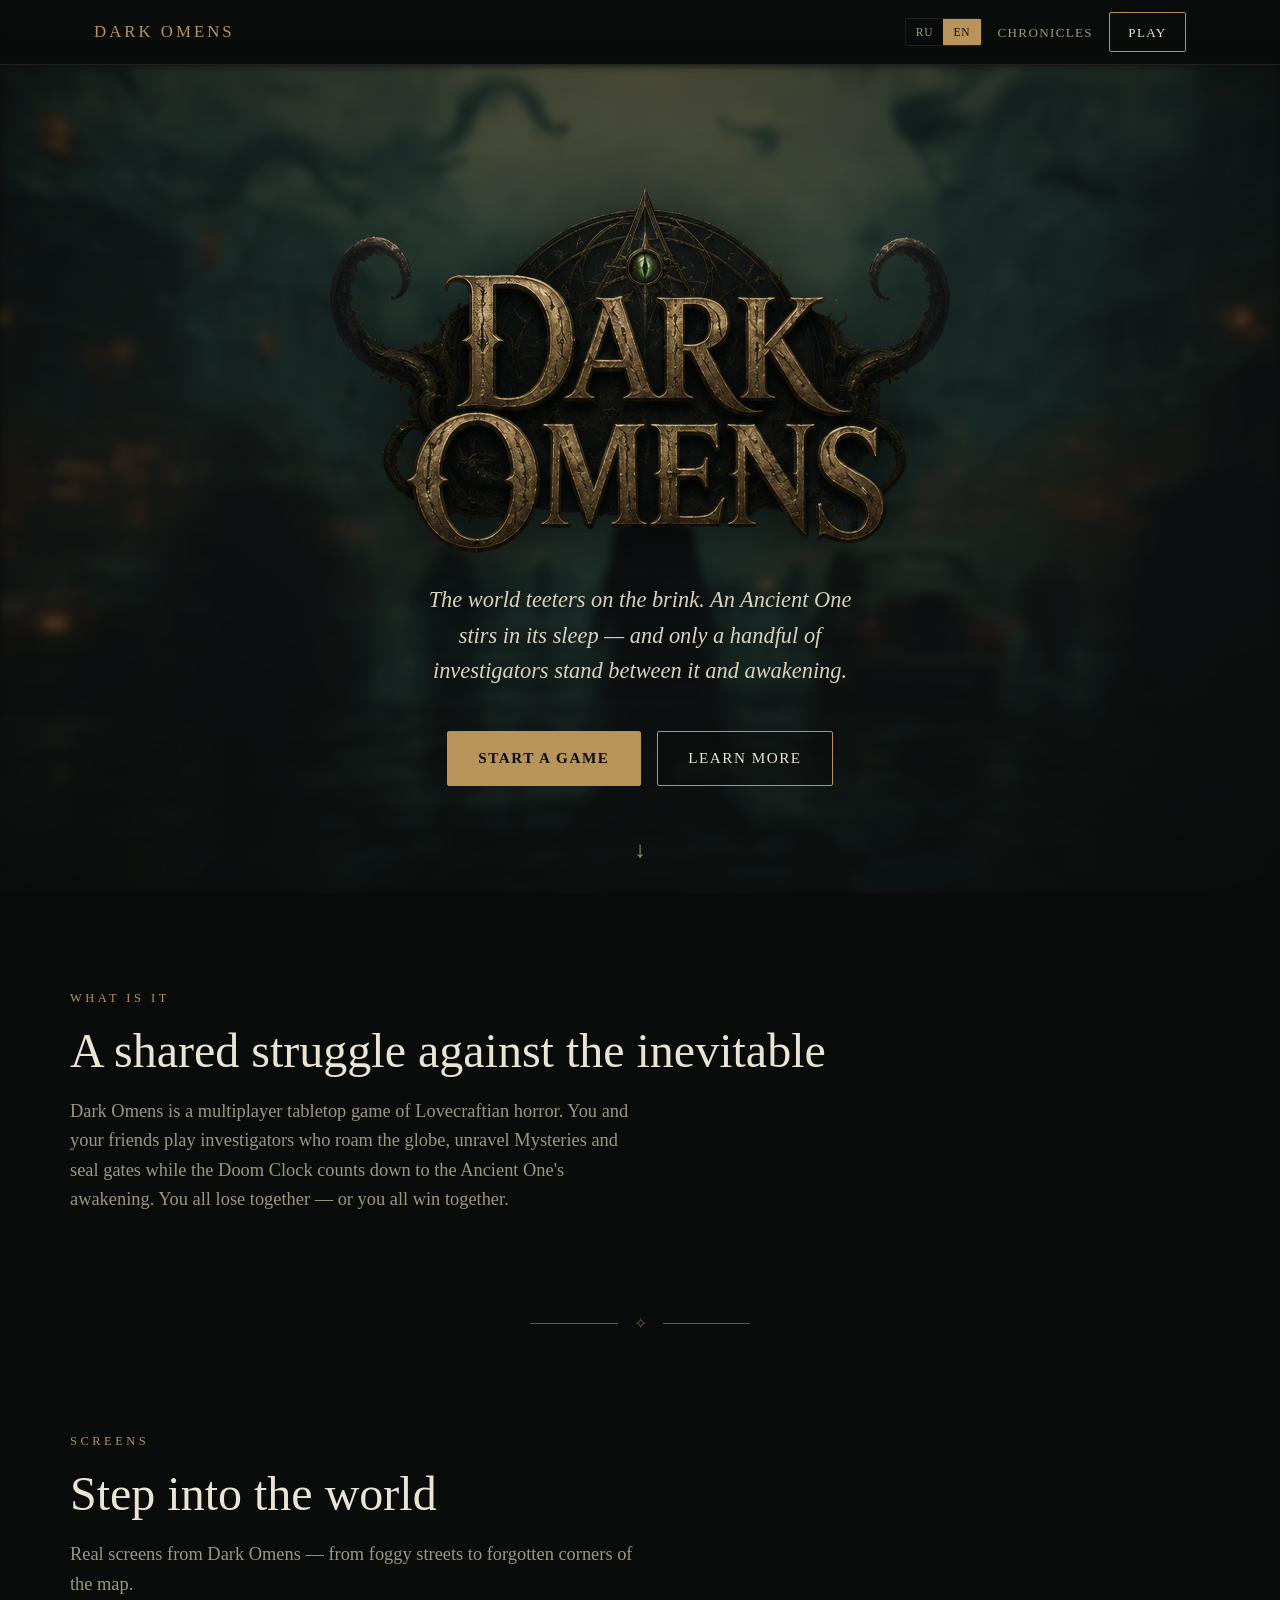
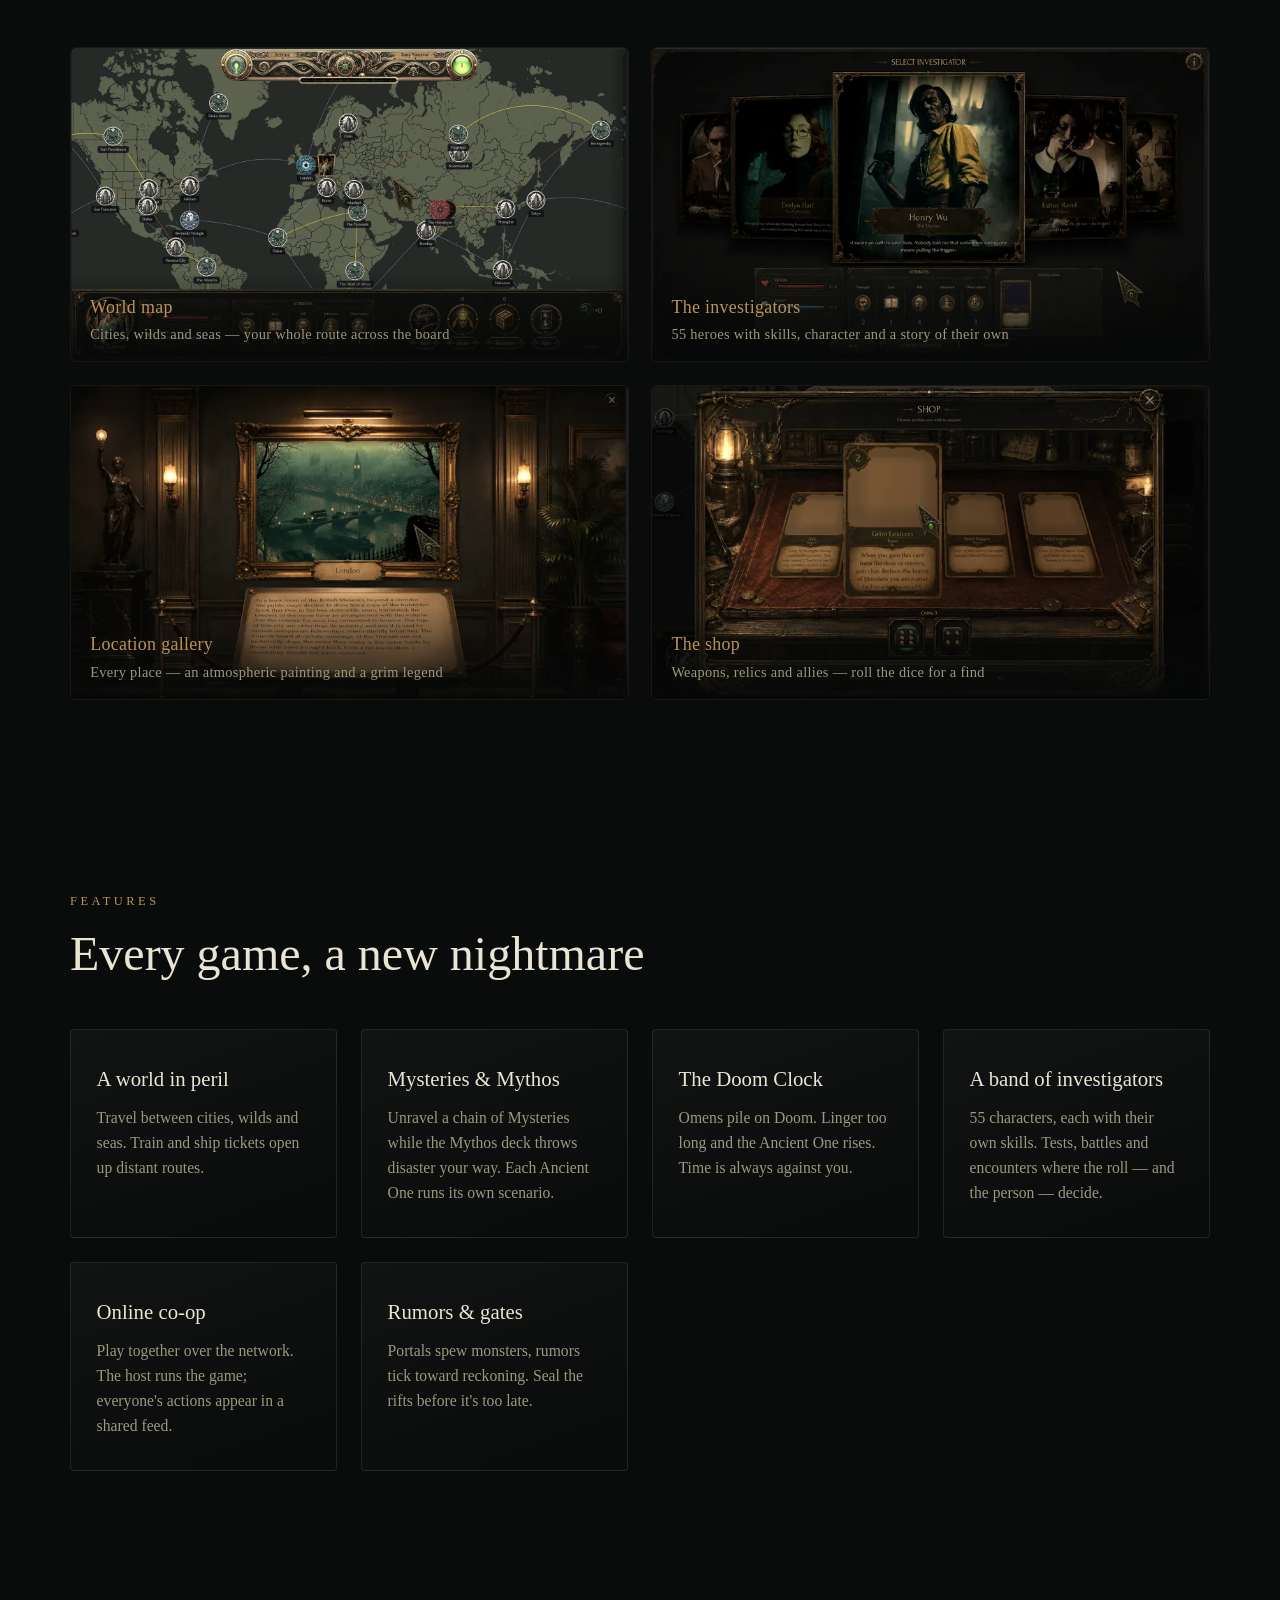
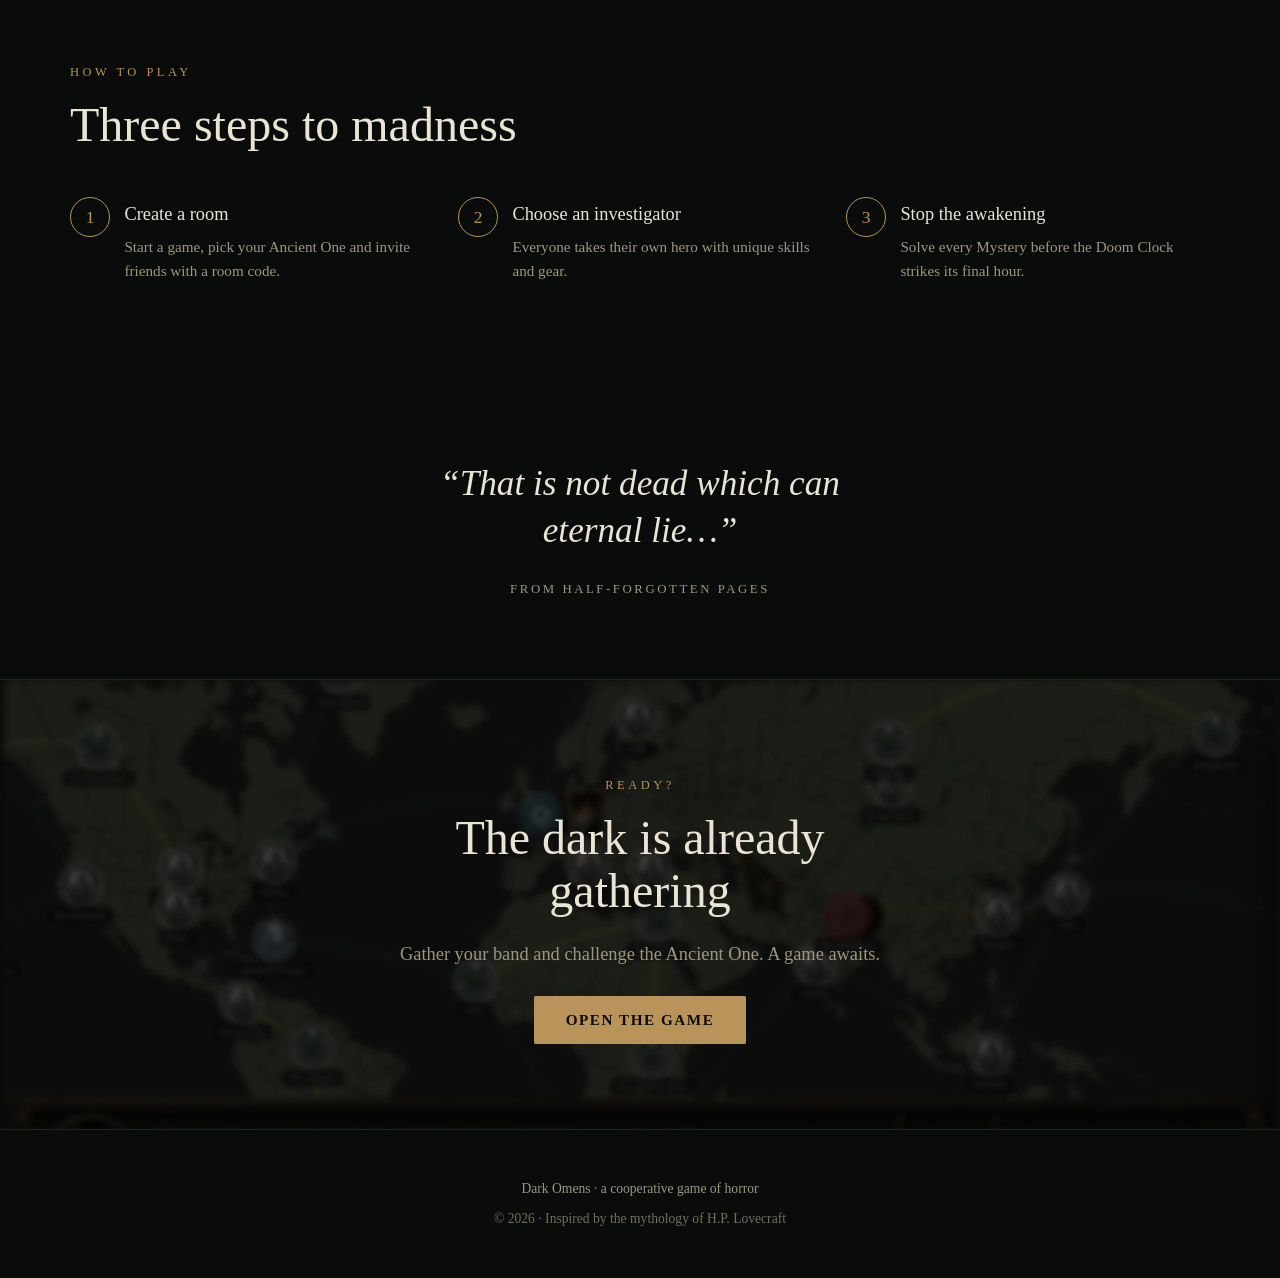
==== commit 3eb7feb0: "perf,seo,sec(landing): картинки → webp (45 MB → 2.2 MB), h1/OG/CSP, whitelist ?api= - Все PNG пересж" ====
--- a/index.html
+++ b/index.html
@@ -3,6 +3,10 @@
   <head>
     <meta charset="UTF-8" />
     <meta name="viewport" content="width=device-width, initial-scale=1.0" />
+    <meta
+      http-equiv="Content-Security-Policy"
+      content="default-src 'self'; img-src 'self' data:; style-src 'self' 'unsafe-inline'; script-src 'self' 'unsafe-inline'; connect-src 'self' https://dark-omens-backend.onrender.com; base-uri 'self'; form-action 'self'"
+    />
     <title>Dark Omens — кооперативная игра ужасов</title>
     <meta
       name="description"
@@ -13,8 +17,14 @@
       property="og:description"
       content="Кооперативная игра ужасов в духе Лавкрафта. Остановите пробуждение Древнего."
     />
-    <meta property="og:image" content="images/main.png" />
+    <meta property="og:url" content="https://dark-omens.world/" />
+    <!-- соцсети плохо принимают webp — для превью отдельный jpg 1200×630 -->
+    <meta property="og:image" content="https://dark-omens.world/images/og.jpg" />
+    <meta property="og:image:width" content="1200" />
+    <meta property="og:image:height" content="630" />
     <meta property="og:type" content="website" />
+    <meta name="twitter:card" content="summary_large_image" />
+    <meta name="twitter:image" content="https://dark-omens.world/images/og.jpg" />
     <link
       rel="icon"
       href="data:image/svg+xml,<svg xmlns='http://www.w3.org/2000/svg' viewBox='0 0 100 100'><rect width='100' height='100' fill='%230a0c0b'/><ellipse cx='50' cy='50' rx='36' ry='20' fill='none' stroke='%23b8935a' stroke-width='6'/><ellipse cx='50' cy='50' rx='7' ry='18' fill='%23b8935a'/></svg>"
@@ -163,7 +173,7 @@
         position: absolute;
         inset: 0;
         z-index: 0;
-        background: url("images/main-bg.png") bottom/cover no-repeat;
+        background: url("images/main-bg.webp") bottom/cover no-repeat;
         filter: blur(5px) brightness(0.9) saturate(1.05);
         animation: heroPulse 25s ease-in-out infinite;
       }
@@ -196,8 +206,15 @@
         flex-direction: column;
         align-items: center;
       }
+      /* h1 — только для семантики/SEO: без размеров, чтобы вёрстка не сдвинулась */
+      .hero-title {
+        margin: 0;
+        line-height: 0;
+        font-size: 0;
+      }
       .hero-logo {
         width: min(620px, 86vw);
+        height: auto;
         filter: drop-shadow(0 14px 40px rgba(0, 0, 0, 0.7));
         animation: rise 1.1s ease both;
       }
@@ -367,6 +384,7 @@
       }
       figure img {
         width: 100%;
+        height: auto; /* атрибут height — только подсказка до загрузки */
         aspect-ratio: 16/9;
         object-fit: cover;
         transition:
@@ -470,7 +488,7 @@
         position: absolute;
         inset: 0;
         z-index: 0;
-        background: url("images/map.png") center/cover no-repeat;
+        background: url("images/map-1600.webp") center/cover no-repeat;
         filter: blur(3px) brightness(0.3);
         animation: bandPulse 25s ease-in-out infinite;
       }
@@ -564,13 +582,22 @@
       <section class="hero">
         <div class="hero-bg"></div>
         <div class="hero-inner">
-          <img class="hero-logo" src="images/logo.png" alt="Dark Omens" />
+          <h1 class="hero-title">
+            <img
+              class="hero-logo"
+              src="images/logo.webp"
+              alt="Dark Omens"
+              width="1240"
+              height="730"
+              fetchpriority="high"
+            />
+          </h1>
           <p
             class="subtitle"
             data-ru="Мир на грани. Древний ворочается во сне — и лишь горстка сыщиков стоит между ним и пробуждением."
             data-en="The world teeters on the brink. An Ancient One stirs in its sleep — and only a handful of investigators stand between it and awakening."
           >
-            …
+            Мир на грани. Древний ворочается во сне — и лишь горстка сыщиков стоит между ним и пробуждением.
           </p>
           <div class="hero-actions">
             <a
@@ -605,7 +632,7 @@
           data-ru="Dark Omens — многопользовательская настольная игра в духе Лавкрафта. Вы и ваши друзья играете за сыщиков, что колесят по миру, раскрывают Тайны и закрывают врата, пока Часы Рока отсчитывают путь к пробуждению Древнего. Проигрывают все вместе — или все вместе побеждают."
           data-en="Dark Omens is a multiplayer tabletop game of Lovecraftian horror. You and your friends play investigators who roam the globe, unravel Mysteries and seal gates while the Doom Clock counts down to the Ancient One's awakening. You all lose together — or you all win together."
         >
-          …
+          Dark Omens — многопользовательская настольная игра в духе Лавкрафта. Вы и ваши друзья играете за сыщиков, что колесят по миру, раскрывают Тайны и закрывают врата, пока Часы Рока отсчитывают путь к пробуждению Древнего. Проигрывают все вместе — или все вместе побеждают.
         </p>
       </section>
 
@@ -621,24 +648,36 @@
           data-ru="Настоящие экраны Dark Omens — от туманных улиц до забытых уголков карты."
           data-en="Real screens from Dark Omens — from foggy streets to forgotten corners of the map."
         >
-          …
+          Настоящие экраны Dark Omens — от туманных улиц до забытых уголков карты.
         </p>
         <div class="gallery">
           <figure>
-            <img loading="lazy" src="images/map.png" alt="World map" />
+            <img
+              src="images/map-1600.webp"
+              srcset="images/map-800.webp 800w, images/map-1600.webp 1600w"
+              sizes="(max-width: 720px) 100vw, 50vw"
+              loading="lazy"
+              width="1600"
+              height="896"
+              alt="World map"
+            />
             <figcaption>
               <b data-ru="Карта мира" data-en="World map">Карта мира</b
               ><span
                 data-ru="Города, пустоши и моря — весь маршрут вашего отряда"
                 data-en="Cities, wilds and seas — your whole route across the board"
-                >…</span
+                >Города, пустоши и моря — весь маршрут вашего отряда</span
               >
             </figcaption>
           </figure>
           <figure>
             <img
+              src="images/investigators-1600.webp"
+              srcset="images/investigators-800.webp 800w, images/investigators-1600.webp 1600w"
+              sizes="(max-width: 720px) 100vw, 50vw"
               loading="lazy"
-              src="images/investigators.png"
+              width="1600"
+              height="897"
               alt="Investigators"
             />
             <figcaption>
@@ -647,14 +686,18 @@
               ><span
                 data-ru="55 героев с навыками, характерами и своей историей"
                 data-en="55 heroes with skills, character and a story of their own"
-                >…</span
+                >55 героев с навыками, характерами и своей историей</span
               >
             </figcaption>
           </figure>
           <figure>
             <img
+              src="images/gallery-1600.webp"
+              srcset="images/gallery-800.webp 800w, images/gallery-1600.webp 1600w"
+              sizes="(max-width: 720px) 100vw, 50vw"
               loading="lazy"
-              src="images/gallery.png"
+              width="1600"
+              height="895"
               alt="Location gallery"
             />
             <figcaption>
@@ -663,18 +706,26 @@
               ><span
                 data-ru="Каждое место — атмосферная картина и мрачная легенда"
                 data-en="Every place — an atmospheric painting and a grim legend"
-                >…</span
+                >Каждое место — атмосферная картина и мрачная легенда</span
               >
             </figcaption>
           </figure>
           <figure>
-            <img loading="lazy" src="images/shop.png" alt="Shop" />
+            <img
+              src="images/shop-1600.webp"
+              srcset="images/shop-800.webp 800w, images/shop-1600.webp 1600w"
+              sizes="(max-width: 720px) 100vw, 50vw"
+              loading="lazy"
+              width="1600"
+              height="895"
+              alt="Shop"
+            />
             <figcaption>
               <b data-ru="Лавка" data-en="The shop">Лавка</b
               ><span
                 data-ru="Оружие, реликвии и союзники — бросьте кости за находку"
                 data-en="Weapons, relics and allies — roll the dice for a find"
-                >…</span
+                >Оружие, реликвии и союзники — бросьте кости за находку</span
               >
             </figcaption>
           </figure>
@@ -700,7 +751,7 @@
               data-ru="Путешествуйте между городами, пустошами и морями. Билеты на поезд и корабль открывают дальние маршруты."
               data-en="Travel between cities, wilds and seas. Train and ship tickets open up distant routes."
             >
-              …
+              Путешествуйте между городами, пустошами и морями. Билеты на поезд и корабль открывают дальние маршруты.
             </p>
           </div>
           <div class="card">
@@ -711,7 +762,7 @@
               data-ru="Раскрывайте цепочку Тайн, пока колода Мифов подбрасывает беды. Каждый Древний ведёт свой сценарий."
               data-en="Unravel a chain of Mysteries while the Mythos deck throws disaster your way. Each Ancient One runs its own scenario."
             >
-              …
+              Раскрывайте цепочку Тайн, пока колода Мифов подбрасывает беды. Каждый Древний ведёт свой сценарий.
             </p>
           </div>
           <div class="card">
@@ -720,7 +771,7 @@
               data-ru="Знамения множат Рок. Промедлите — и Древний восстанет. Время всегда против вас."
               data-en="Omens pile on Doom. Linger too long and the Ancient One rises. Time is always against you."
             >
-              …
+              Знамения множат Рок. Промедлите — и Древний восстанет. Время всегда против вас.
             </p>
           </div>
           <div class="card">
@@ -731,7 +782,7 @@
               data-ru="55 персонажей со своими навыками. Проверки, схватки и встречи, где решает бросок и характер."
               data-en="55 characters, each with their own skills. Tests, battles and encounters where the roll — and the person — decide."
             >
-              …
+              55 персонажей со своими навыками. Проверки, схватки и встречи, где решает бросок и характер.
             </p>
           </div>
           <div class="card">
@@ -740,7 +791,7 @@
               data-ru="Играйте вместе по сети. Хост ведёт партию, действия каждого видны всем в общей ленте."
               data-en="Play together over the network. The host runs the game; everyone's actions appear in a shared feed."
             >
-              …
+              Играйте вместе по сети. Хост ведёт партию, действия каждого видны всем в общей ленте.
             </p>
           </div>
           <div class="card">
@@ -751,7 +802,7 @@
               data-ru="Порталы плюются монстрами, слухи тикают к расплате. Закрывайте разломы, пока не поздно."
               data-en="Portals spew monsters, rumors tick toward reckoning. Seal the rifts before it's too late."
             >
-              …
+              Порталы плюются монстрами, слухи тикают к расплате. Закрывайте разломы, пока не поздно.
             </p>
           </div>
         </div>
@@ -773,7 +824,7 @@
               data-ru="Создайте партию, выберите Древнего и пригласите друзей по коду комнаты."
               data-en="Start a game, pick your Ancient One and invite friends with a room code."
             >
-              …
+              Создайте партию, выберите Древнего и пригласите друзей по коду комнаты.
             </p>
           </div>
           <div class="step">
@@ -784,7 +835,7 @@
               data-ru="Каждый берёт своего героя с уникальными навыками и снаряжением."
               data-en="Everyone takes their own hero with unique skills and gear."
             >
-              …
+              Каждый берёт своего героя с уникальными навыками и снаряжением.
             </p>
           </div>
           <div class="step">
@@ -795,7 +846,7 @@
               data-ru="Раскройте все Тайны прежде, чем Часы Рока пробьют последний час."
               data-en="Solve every Mystery before the Doom Clock strikes its final hour."
             >
-              …
+              Раскройте все Тайны прежде, чем Часы Рока пробьют последний час.
             </p>
           </div>
         </div>
@@ -807,12 +858,12 @@
             data-ru="«Не мёртво то, что вечно ждать легло…»"
             data-en="“That is not dead which can eternal lie…”"
           >
-            …
+            «Не мёртво то, что вечно ждать легло…»
           </blockquote>
           <cite
             data-ru="Из полузабытых страниц"
             data-en="From half-forgotten pages"
-            >…</cite
+            >Из полузабытых страниц</cite
           >
         </div>
       </section>
@@ -834,7 +885,7 @@
             data-ru="Соберите отряд и бросьте вызов Древнему. Партия ждёт."
             data-en="Gather your band and challenge the Ancient One. A game awaits."
           >
-            …
+            Соберите отряд и бросьте вызов Древнему. Партия ждёт.
           </p>
           <a
             class="btn btn-primary"
@@ -854,14 +905,14 @@
           data-ru="Dark Omens · кооперативная игра ужасов"
           data-en="Dark Omens · a cooperative game of horror"
         >
-          …
+          Dark Omens · кооперативная игра ужасов
         </p>
         <p
           style="margin-top: 0.5rem; opacity: 0.7"
           data-ru="© {year} · Вдохновлено мифологией Г.Ф. Лавкрафта"
           data-en="© {year} · Inspired by the mythology of H.P. Lovecraft"
         >
-          …
+          © {year} · Вдохновлено мифологией Г.Ф. Лавкрафта
         </p>
       </div>
     </footer>
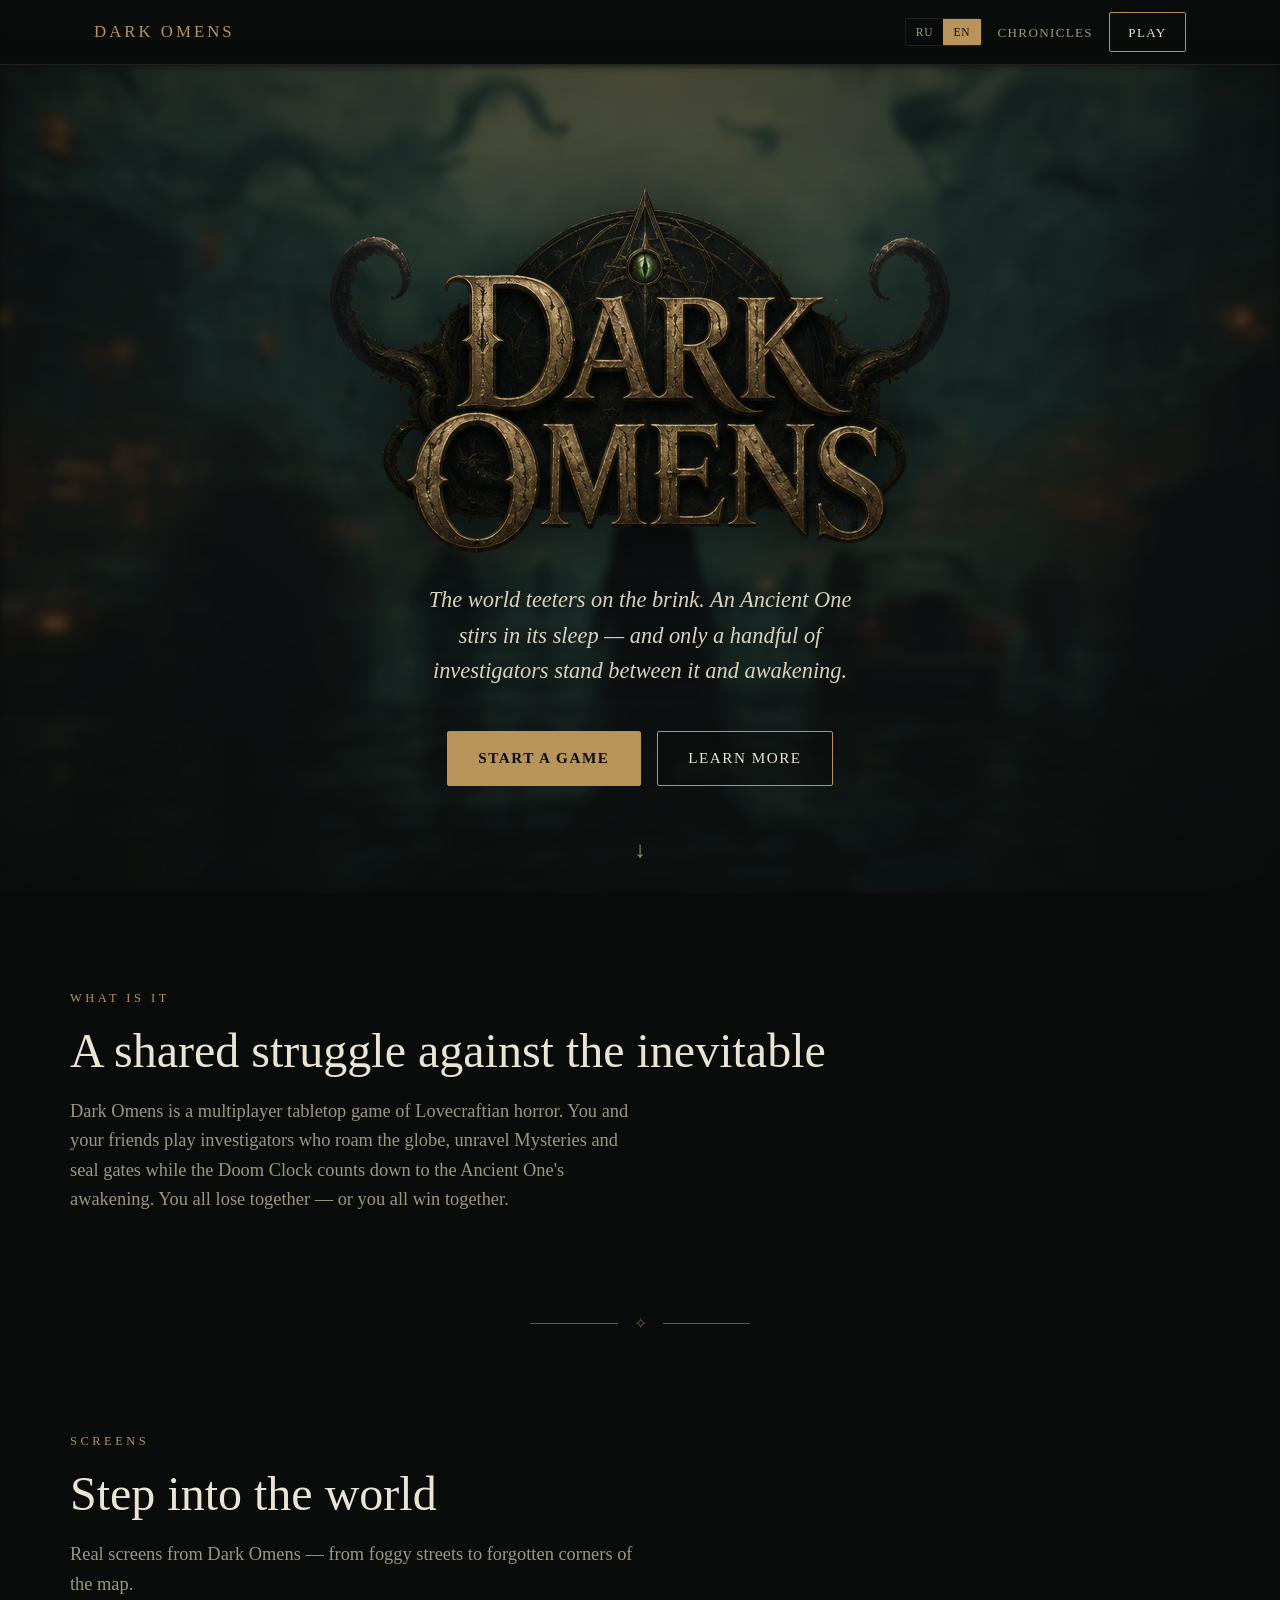
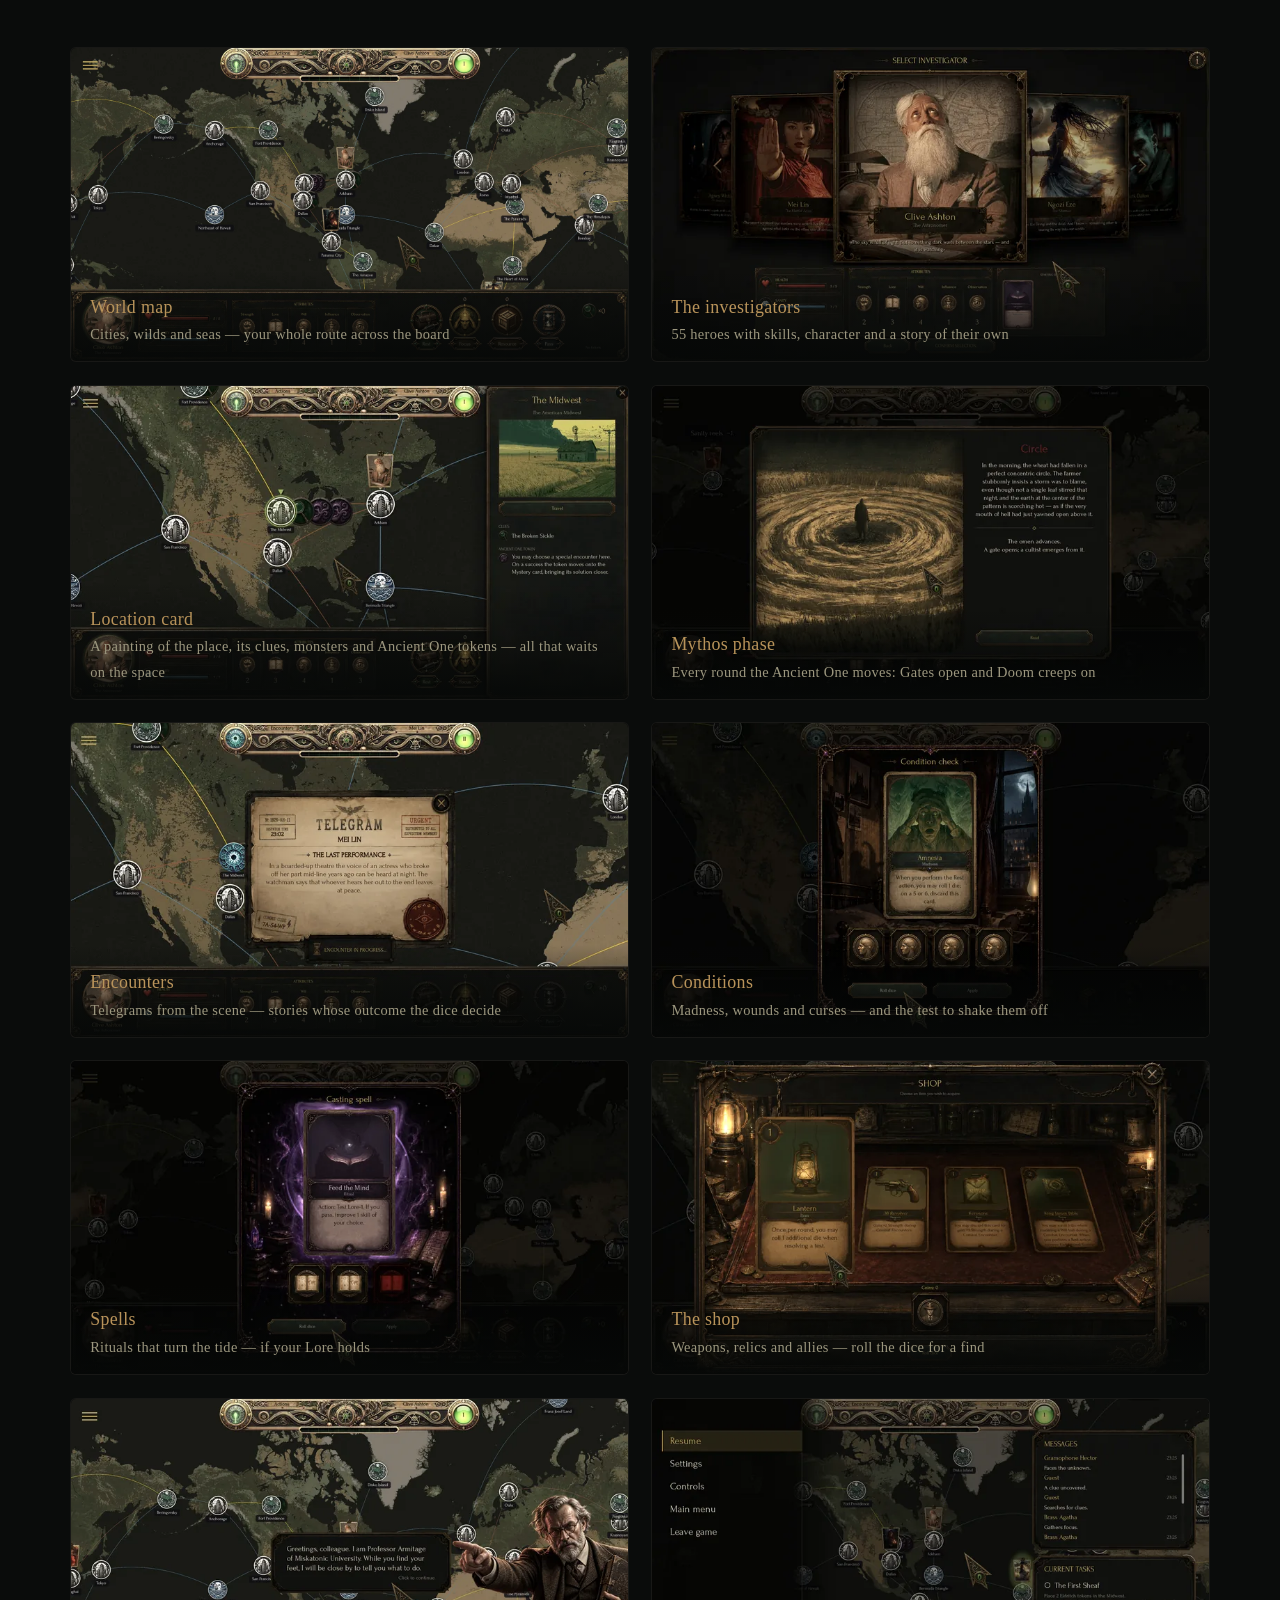
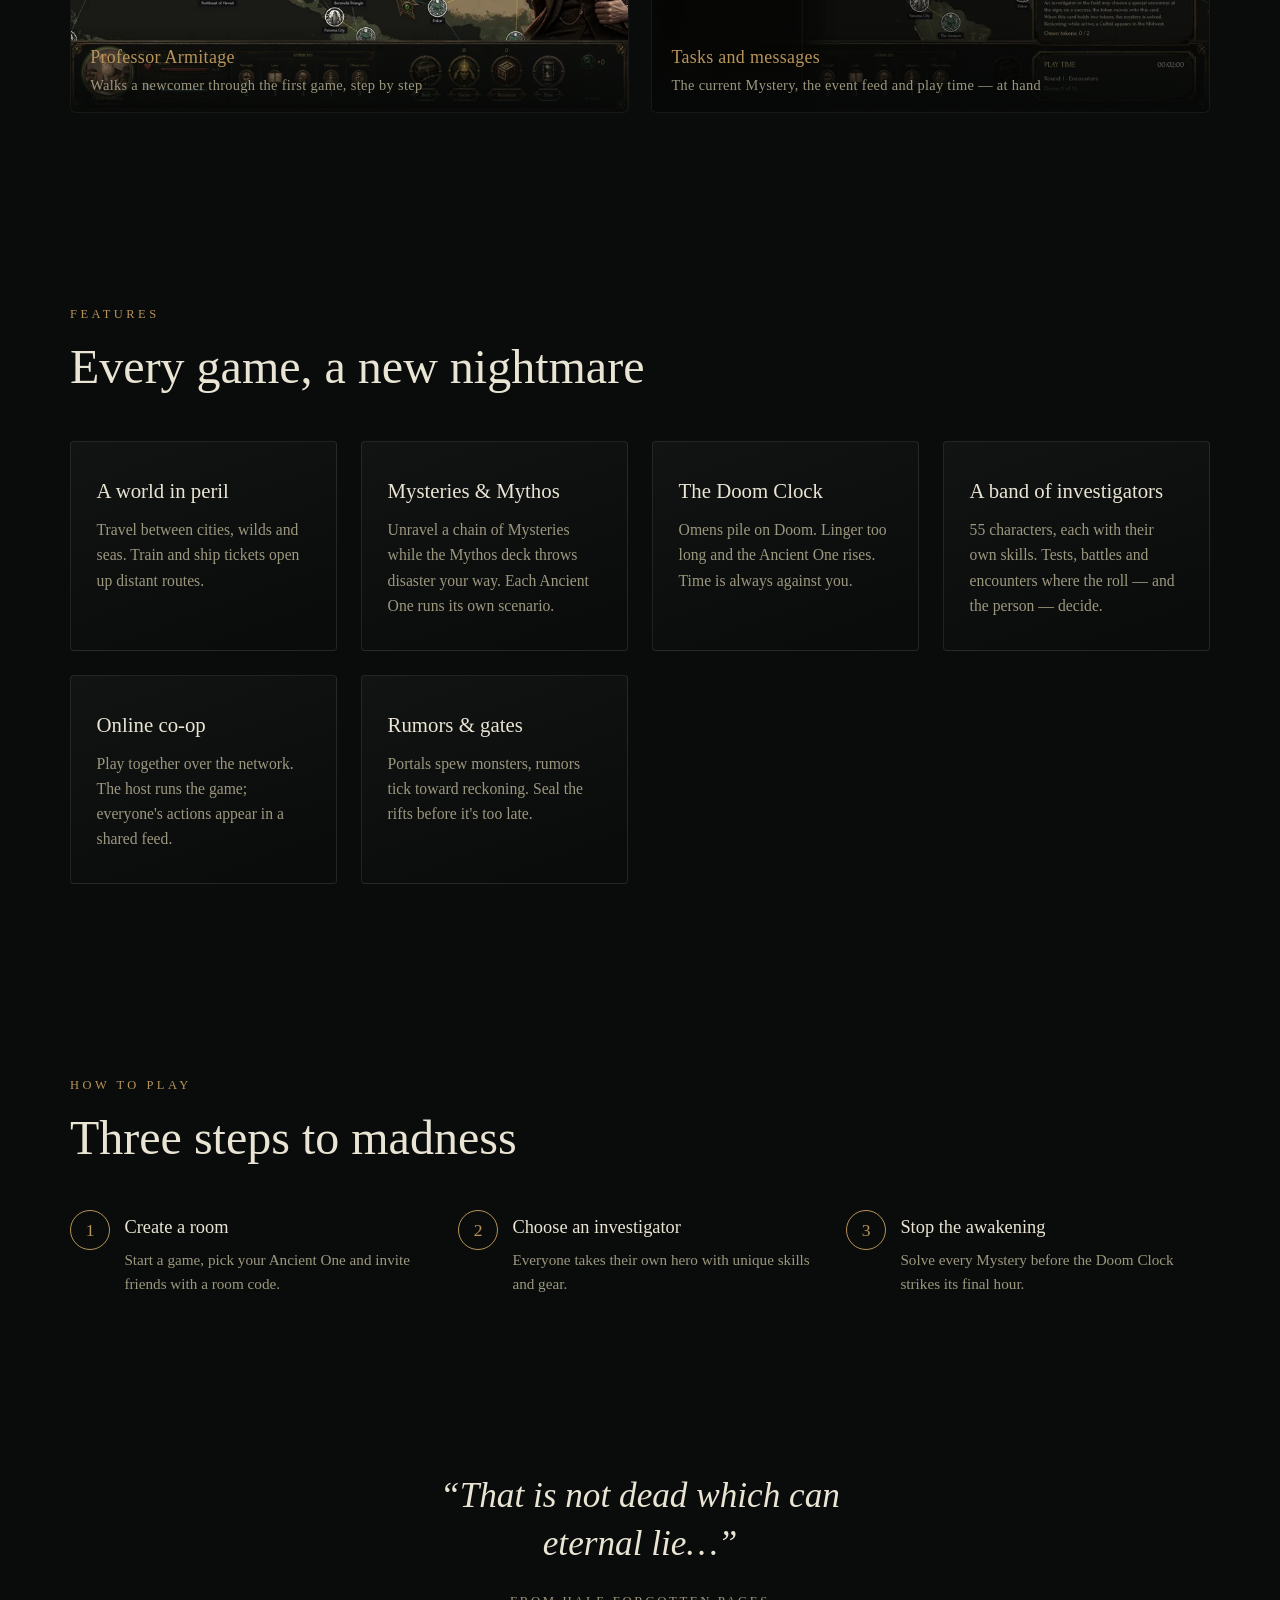
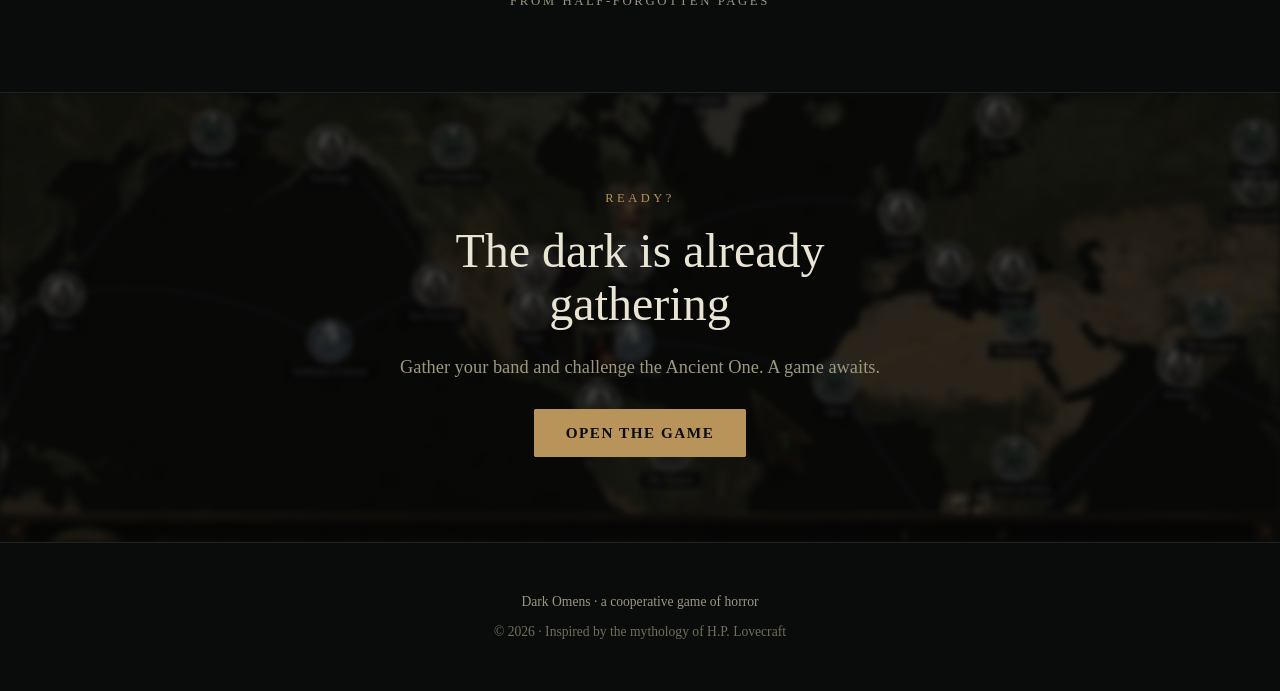
==== commit 460d85c9: "feat(landing): галерея — 10 новых экранов игры Карта мира, выбор сыщика, карточка места, Миф, встреч" ====
--- a/index.html
+++ b/index.html
@@ -538,6 +538,178 @@
         box-shadow: 0 20px 80px rgba(0, 0, 0, 0.8);
       }
 
+      /* ── ledger (сводка партий, stats.js) ── */
+      .lg-tiles {
+        display: grid;
+        gap: 1rem;
+        grid-template-columns: repeat(auto-fit, minmax(150px, 1fr));
+        margin-top: 3rem;
+      }
+      .lg-tile,
+      .lg-panel {
+        background: linear-gradient(
+          160deg,
+          rgba(255, 255, 255, 0.035),
+          rgba(255, 255, 255, 0)
+        );
+        border: 1px solid var(--line);
+        border-radius: 4px;
+        padding: 1.4rem 1.4rem 1.3rem;
+      }
+      .lg-big {
+        font-size: clamp(1.7rem, 4vw, 2.5rem);
+        line-height: 1.1;
+        color: var(--ink);
+        font-variant-numeric: tabular-nums;
+      }
+      .lg-label {
+        color: var(--gold);
+        letter-spacing: 0.18em;
+        text-transform: uppercase;
+        font-size: 0.72rem;
+        margin-top: 0.5rem;
+      }
+      .lg-sub {
+        color: var(--muted);
+        font-size: 0.9rem;
+        margin-top: 0.2rem;
+      }
+      .lg-tile .lg-track {
+        margin-top: 0.8rem;
+      }
+      .lg-panels {
+        display: grid;
+        gap: 1rem;
+        grid-template-columns: repeat(2, minmax(0, 1fr));
+        margin-top: 1rem;
+      }
+      @media (max-width: 720px) {
+        .lg-panels {
+          grid-template-columns: 1fr;
+        }
+      }
+      .lg-panel.wide {
+        grid-column: 1 / -1;
+      }
+      .lg-panel h3 {
+        font-weight: 400;
+        font-size: 1.15rem;
+        margin-bottom: 1rem;
+      }
+      .lg-row + .lg-row {
+        margin-top: 0.85rem;
+      }
+      .lg-row-head {
+        display: flex;
+        justify-content: space-between;
+        gap: 1rem;
+        font-size: 0.95rem;
+        margin-bottom: 0.3rem;
+      }
+      .lg-row-val {
+        color: var(--muted);
+        font-variant-numeric: tabular-nums;
+      }
+      .lg-track {
+        height: 6px;
+        border-radius: 3px;
+        background: rgba(233, 228, 211, 0.08);
+        overflow: hidden;
+      }
+      .lg-fill {
+        height: 100%;
+        border-radius: 3px;
+        background: var(--gold);
+      }
+      .lg-invs {
+        display: grid;
+        gap: 1rem 1.5rem;
+        grid-template-columns: repeat(auto-fill, minmax(230px, 1fr));
+      }
+      .lg-inv {
+        display: flex;
+        align-items: center;
+        gap: 0.9rem;
+      }
+      .lg-face {
+        flex: none;
+        width: 56px;
+        height: 56px;
+        border-radius: 50%;
+        overflow: hidden;
+        border: 1px solid var(--gold-dim);
+        display: grid;
+        place-items: center;
+        color: var(--gold);
+        font-size: 1.3rem;
+        background: var(--bg-2);
+      }
+      .lg-face img {
+        width: 100%;
+        height: 100%;
+        object-fit: cover;
+      }
+      .lg-inv-name {
+        font-size: 1.02rem;
+      }
+      .lg-inv-sub {
+        color: var(--muted);
+        font-size: 0.88rem;
+      }
+      .lg-cols {
+        display: flex;
+        gap: 0.6rem;
+        align-items: stretch;
+        height: 150px;
+      }
+      .lg-col {
+        flex: 1;
+        display: flex;
+        flex-direction: column;
+        align-items: center;
+        min-width: 0;
+      }
+      .lg-col-val {
+        color: var(--muted);
+        font-size: 0.85rem;
+        min-height: 1.3em;
+        font-variant-numeric: tabular-nums;
+      }
+      .lg-col-bar-wrap {
+        flex: 1;
+        width: 100%;
+        max-width: 44px;
+        display: flex;
+        align-items: flex-end;
+        border-bottom: 1px solid var(--line);
+      }
+      .lg-col-bar {
+        width: 100%;
+        min-height: 2px;
+        border-radius: 4px 4px 0 0;
+        background: var(--gold);
+      }
+      .lg-col-bar.empty {
+        background: transparent;
+      }
+      .lg-col-label {
+        color: var(--muted);
+        font-size: 0.8rem;
+        margin-top: 0.4rem;
+        white-space: nowrap;
+      }
+      .lg-more {
+        margin-top: 2rem;
+      }
+      .lg-more a {
+        color: var(--gold);
+        text-decoration: none;
+        border-bottom: 1px solid rgba(184, 147, 90, 0.4);
+      }
+      .lg-more a:hover {
+        border-bottom-color: var(--gold);
+      }
+
       .fade {
         opacity: 0;
         transform: translateY(24px);
@@ -658,7 +830,7 @@
               sizes="(max-width: 720px) 100vw, 50vw"
               loading="lazy"
               width="1600"
-              height="896"
+              height="900"
               alt="World map"
             />
             <figcaption>
@@ -677,12 +849,11 @@
               sizes="(max-width: 720px) 100vw, 50vw"
               loading="lazy"
               width="1600"
-              height="897"
+              height="900"
               alt="Investigators"
             />
             <figcaption>
-              <b data-ru="Отряд сыщиков" data-en="The investigators"
-                >Отряд сыщиков</b
+              <b data-ru="Отряд сыщиков" data-en="The investigators">Отряд сыщиков</b
               ><span
                 data-ru="55 героев с навыками, характерами и своей историей"
                 data-en="55 heroes with skills, character and a story of their own"
@@ -692,21 +863,96 @@
           </figure>
           <figure>
             <img
-              src="images/gallery-1600.webp"
-              srcset="images/gallery-800.webp 800w, images/gallery-1600.webp 1600w"
+              src="images/location-1600.webp"
+              srcset="images/location-800.webp 800w, images/location-1600.webp 1600w"
               sizes="(max-width: 720px) 100vw, 50vw"
               loading="lazy"
               width="1600"
-              height="895"
-              alt="Location gallery"
+              height="900"
+              alt="Location card"
             />
             <figcaption>
-              <b data-ru="Галерея локаций" data-en="Location gallery"
-                >Галерея локаций</b
+              <b data-ru="Карточка места" data-en="Location card">Карточка места</b
               ><span
-                data-ru="Каждое место — атмосферная картина и мрачная легенда"
-                data-en="Every place — an atmospheric painting and a grim legend"
-                >Каждое место — атмосферная картина и мрачная легенда</span
+                data-ru="Картина места, улики, монстры и жетоны Древних — всё, что ждёт на клетке"
+                data-en="A painting of the place, its clues, monsters and Ancient One tokens — all that waits on the space"
+                >Картина места, улики, монстры и жетоны Древних — всё, что ждёт на клетке</span
+              >
+            </figcaption>
+          </figure>
+          <figure>
+            <img
+              src="images/mythos-1600.webp"
+              srcset="images/mythos-800.webp 800w, images/mythos-1600.webp 1600w"
+              sizes="(max-width: 720px) 100vw, 50vw"
+              loading="lazy"
+              width="1600"
+              height="900"
+              alt="Mythos phase"
+            />
+            <figcaption>
+              <b data-ru="Фаза Мифов" data-en="Mythos phase">Фаза Мифов</b
+              ><span
+                data-ru="Каждый раунд Древний делает ход: открываются врата, растёт Рок"
+                data-en="Every round the Ancient One moves: Gates open and Doom creeps on"
+                >Каждый раунд Древний делает ход: открываются врата, растёт Рок</span
+              >
+            </figcaption>
+          </figure>
+          <figure>
+            <img
+              src="images/encounter-1600.webp"
+              srcset="images/encounter-800.webp 800w, images/encounter-1600.webp 1600w"
+              sizes="(max-width: 720px) 100vw, 50vw"
+              loading="lazy"
+              width="1600"
+              height="900"
+              alt="Encounter"
+            />
+            <figcaption>
+              <b data-ru="Встречи" data-en="Encounters">Встречи</b
+              ><span
+                data-ru="Телеграммы с мест событий — истории, исход которых решают кости"
+                data-en="Telegrams from the scene — stories whose outcome the dice decide"
+                >Телеграммы с мест событий — истории, исход которых решают кости</span
+              >
+            </figcaption>
+          </figure>
+          <figure>
+            <img
+              src="images/condition-1600.webp"
+              srcset="images/condition-800.webp 800w, images/condition-1600.webp 1600w"
+              sizes="(max-width: 720px) 100vw, 50vw"
+              loading="lazy"
+              width="1600"
+              height="900"
+              alt="Condition check"
+            />
+            <figcaption>
+              <b data-ru="Состояния" data-en="Conditions">Состояния</b
+              ><span
+                data-ru="Безумие, раны и проклятия — и проверка, чтобы от них избавиться"
+                data-en="Madness, wounds and curses — and the test to shake them off"
+                >Безумие, раны и проклятия — и проверка, чтобы от них избавиться</span
+              >
+            </figcaption>
+          </figure>
+          <figure>
+            <img
+              src="images/spell-1600.webp"
+              srcset="images/spell-800.webp 800w, images/spell-1600.webp 1600w"
+              sizes="(max-width: 720px) 100vw, 50vw"
+              loading="lazy"
+              width="1600"
+              height="900"
+              alt="Casting a spell"
+            />
+            <figcaption>
+              <b data-ru="Заклинания" data-en="Spells">Заклинания</b
+              ><span
+                data-ru="Ритуалы, что меняют ход партии, — если хватит Знания"
+                data-en="Rituals that turn the tide — if your Lore holds"
+                >Ритуалы, что меняют ход партии, — если хватит Знания</span
               >
             </figcaption>
           </figure>
@@ -717,7 +963,7 @@
               sizes="(max-width: 720px) 100vw, 50vw"
               loading="lazy"
               width="1600"
-              height="895"
+              height="900"
               alt="Shop"
             />
             <figcaption>
@@ -726,6 +972,44 @@
                 data-ru="Оружие, реликвии и союзники — бросьте кости за находку"
                 data-en="Weapons, relics and allies — roll the dice for a find"
                 >Оружие, реликвии и союзники — бросьте кости за находку</span
+              >
+            </figcaption>
+          </figure>
+          <figure>
+            <img
+              src="images/guide-1600.webp"
+              srcset="images/guide-800.webp 800w, images/guide-1600.webp 1600w"
+              sizes="(max-width: 720px) 100vw, 50vw"
+              loading="lazy"
+              width="1600"
+              height="900"
+              alt="Professor Armitage"
+            />
+            <figcaption>
+              <b data-ru="Профессор Армитедж" data-en="Professor Armitage">Профессор Армитедж</b
+              ><span
+                data-ru="Проведёт новичка по первой партии шаг за шагом"
+                data-en="Walks a newcomer through the first game, step by step"
+                >Проведёт новичка по первой партии шаг за шагом</span
+              >
+            </figcaption>
+          </figure>
+          <figure>
+            <img
+              src="images/pause-1600.webp"
+              srcset="images/pause-800.webp 800w, images/pause-1600.webp 1600w"
+              sizes="(max-width: 720px) 100vw, 50vw"
+              loading="lazy"
+              width="1600"
+              height="900"
+              alt="Tasks and messages"
+            />
+            <figcaption>
+              <b data-ru="Задачи и послания" data-en="Tasks and messages">Задачи и послания</b
+              ><span
+                data-ru="Текущая Тайна, лента событий и время партии — под рукой"
+                data-en="The current Mystery, the event feed and play time — at hand"
+                >Текущая Тайна, лента событий и время партии — под рукой</span
               >
             </figcaption>
           </figure>
@@ -852,6 +1136,32 @@
         </div>
       </section>
 
+      <section class="block wrap fade" id="ledger" hidden>
+        <p class="kicker" data-ru="Летопись" data-en="The ledger">Летопись</p>
+        <h2
+          data-ru="Что помнят архивы"
+          data-en="What the archives remember"
+        >
+          Что помнят архивы
+        </h2>
+        <p
+          class="lead"
+          data-ru="Сводка по всем завершённым партиям: кто выходит против Древних и чем это кончается."
+          data-en="A tally of every finished game: who stands against the Ancient Ones, and how it ends."
+        >
+          Сводка по всем завершённым партиям: кто выходит против Древних и чем это кончается.
+        </p>
+        <div id="ledger-body"></div>
+        <p class="lg-more">
+          <a
+            href="chronicles.html"
+            data-ru="Читать хроники партий →"
+            data-en="Read the chronicles →"
+            >Читать хроники партий →</a
+          >
+        </p>
+      </section>
+
       <section class="quote fade">
         <div class="wrap">
           <blockquote
@@ -949,6 +1259,8 @@
         try {
           localStorage.setItem("lang", lang);
         } catch (e) {}
+        // динамические блоки (stats.js) перерисовываются под язык сами
+        document.dispatchEvent(new CustomEvent("langchange", { detail: lang }));
       }
 
       // выбор языка: сохранённый → язык браузера → ru
@@ -997,5 +1309,6 @@
         lbImg.src = "";
       });
     </script>
+    <script src="stats.js"></script>
   </body>
 </html>
